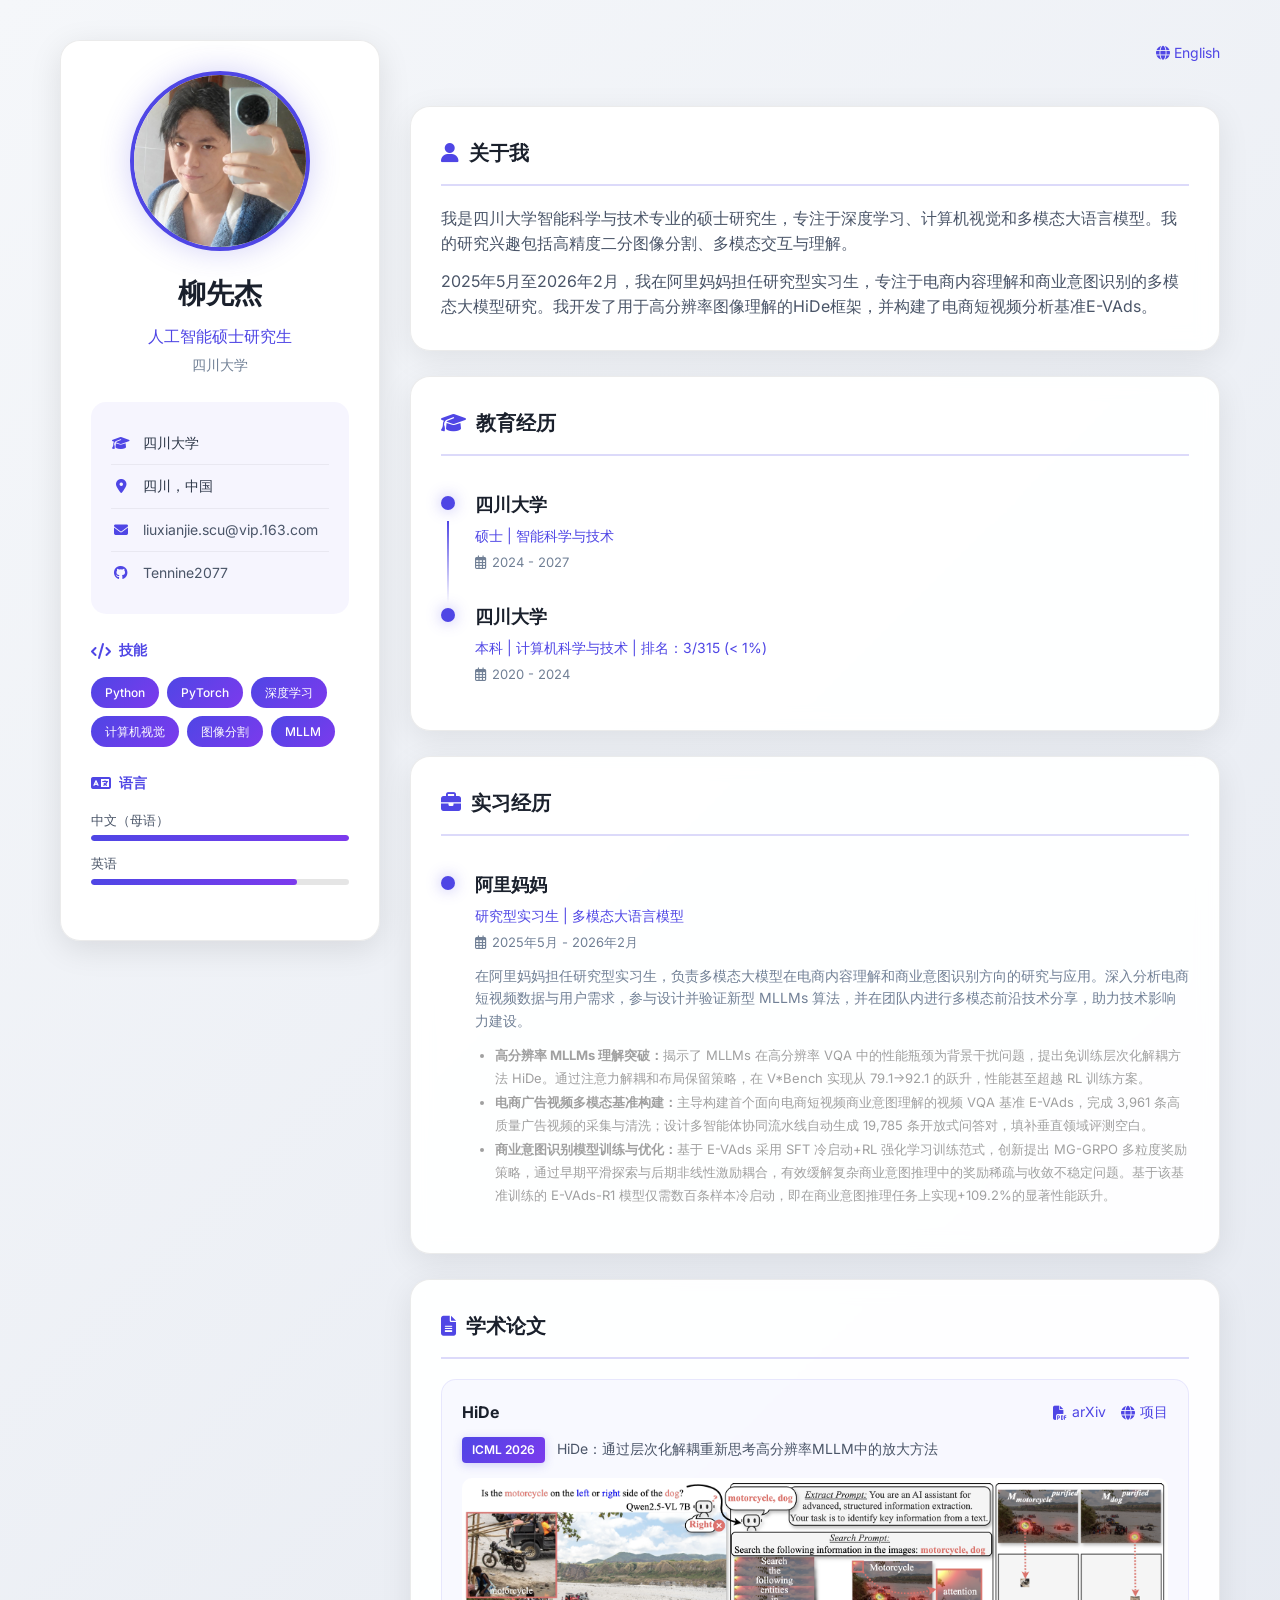
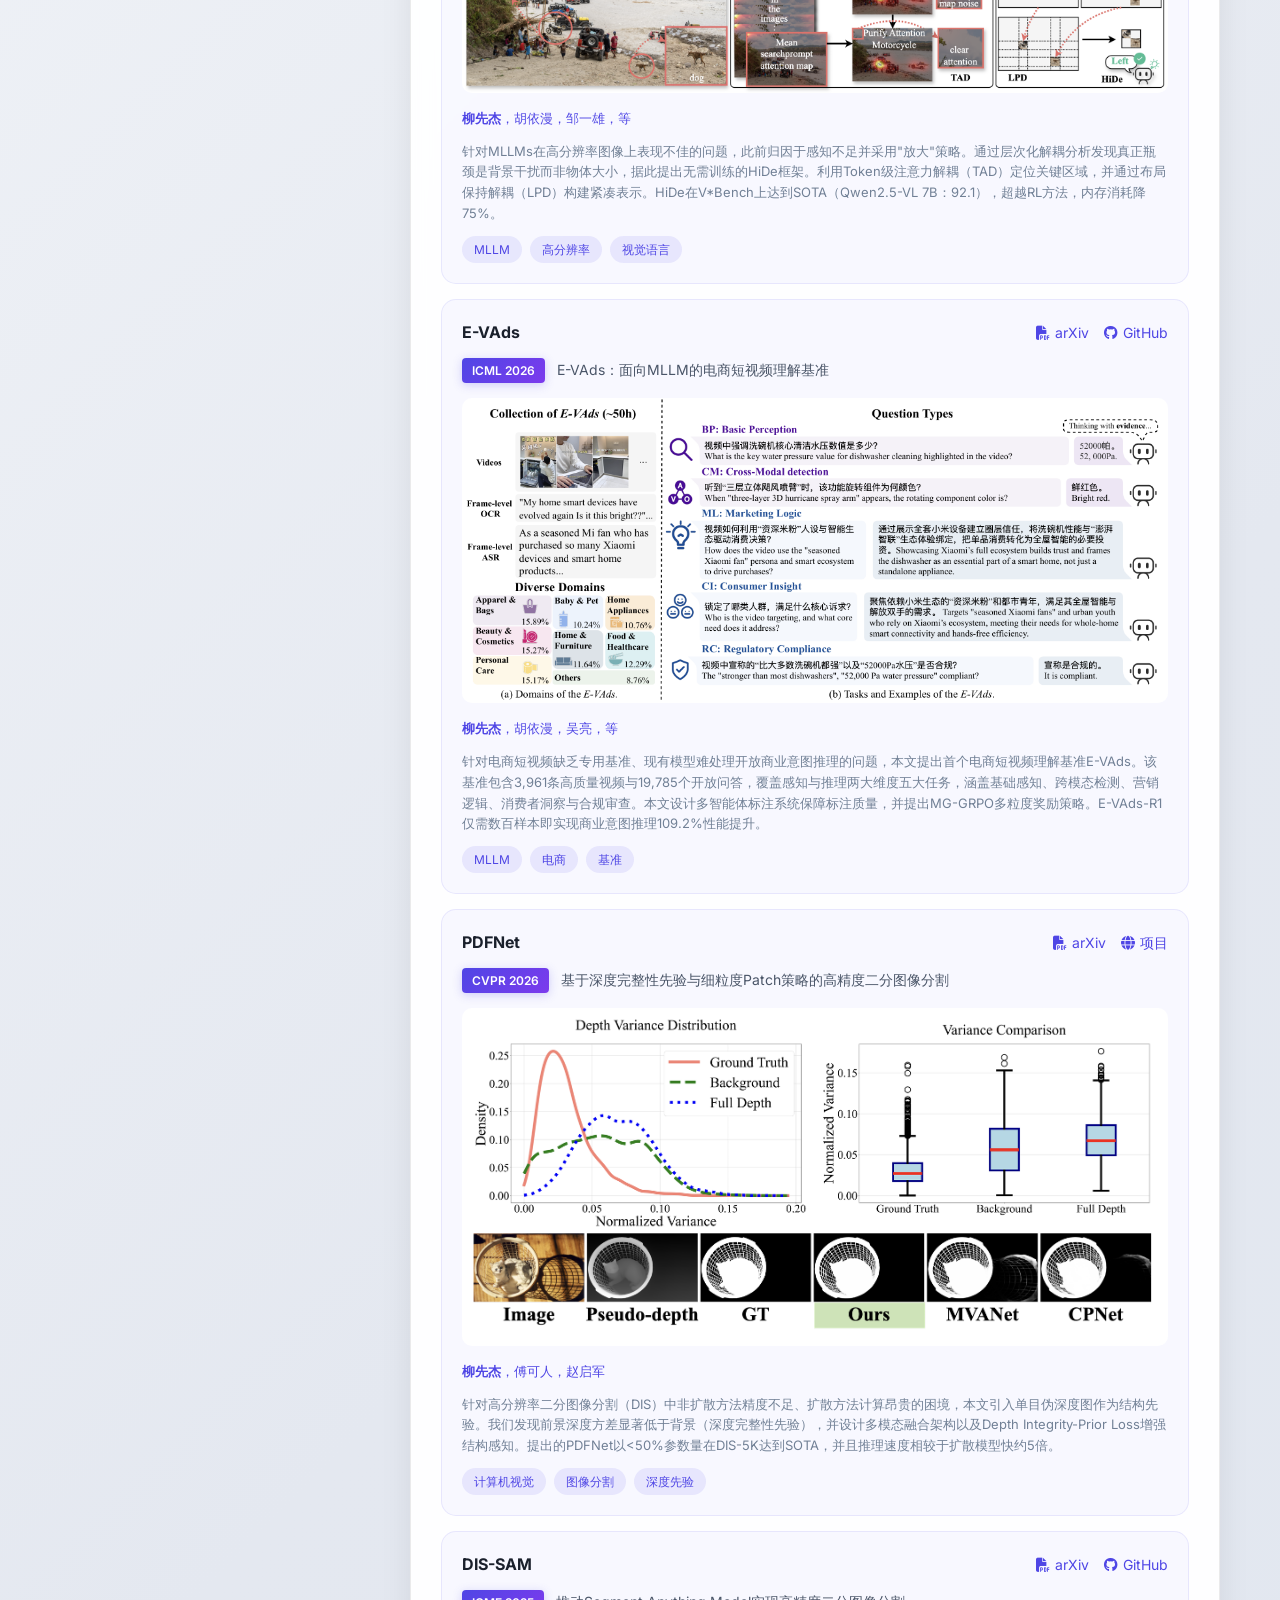
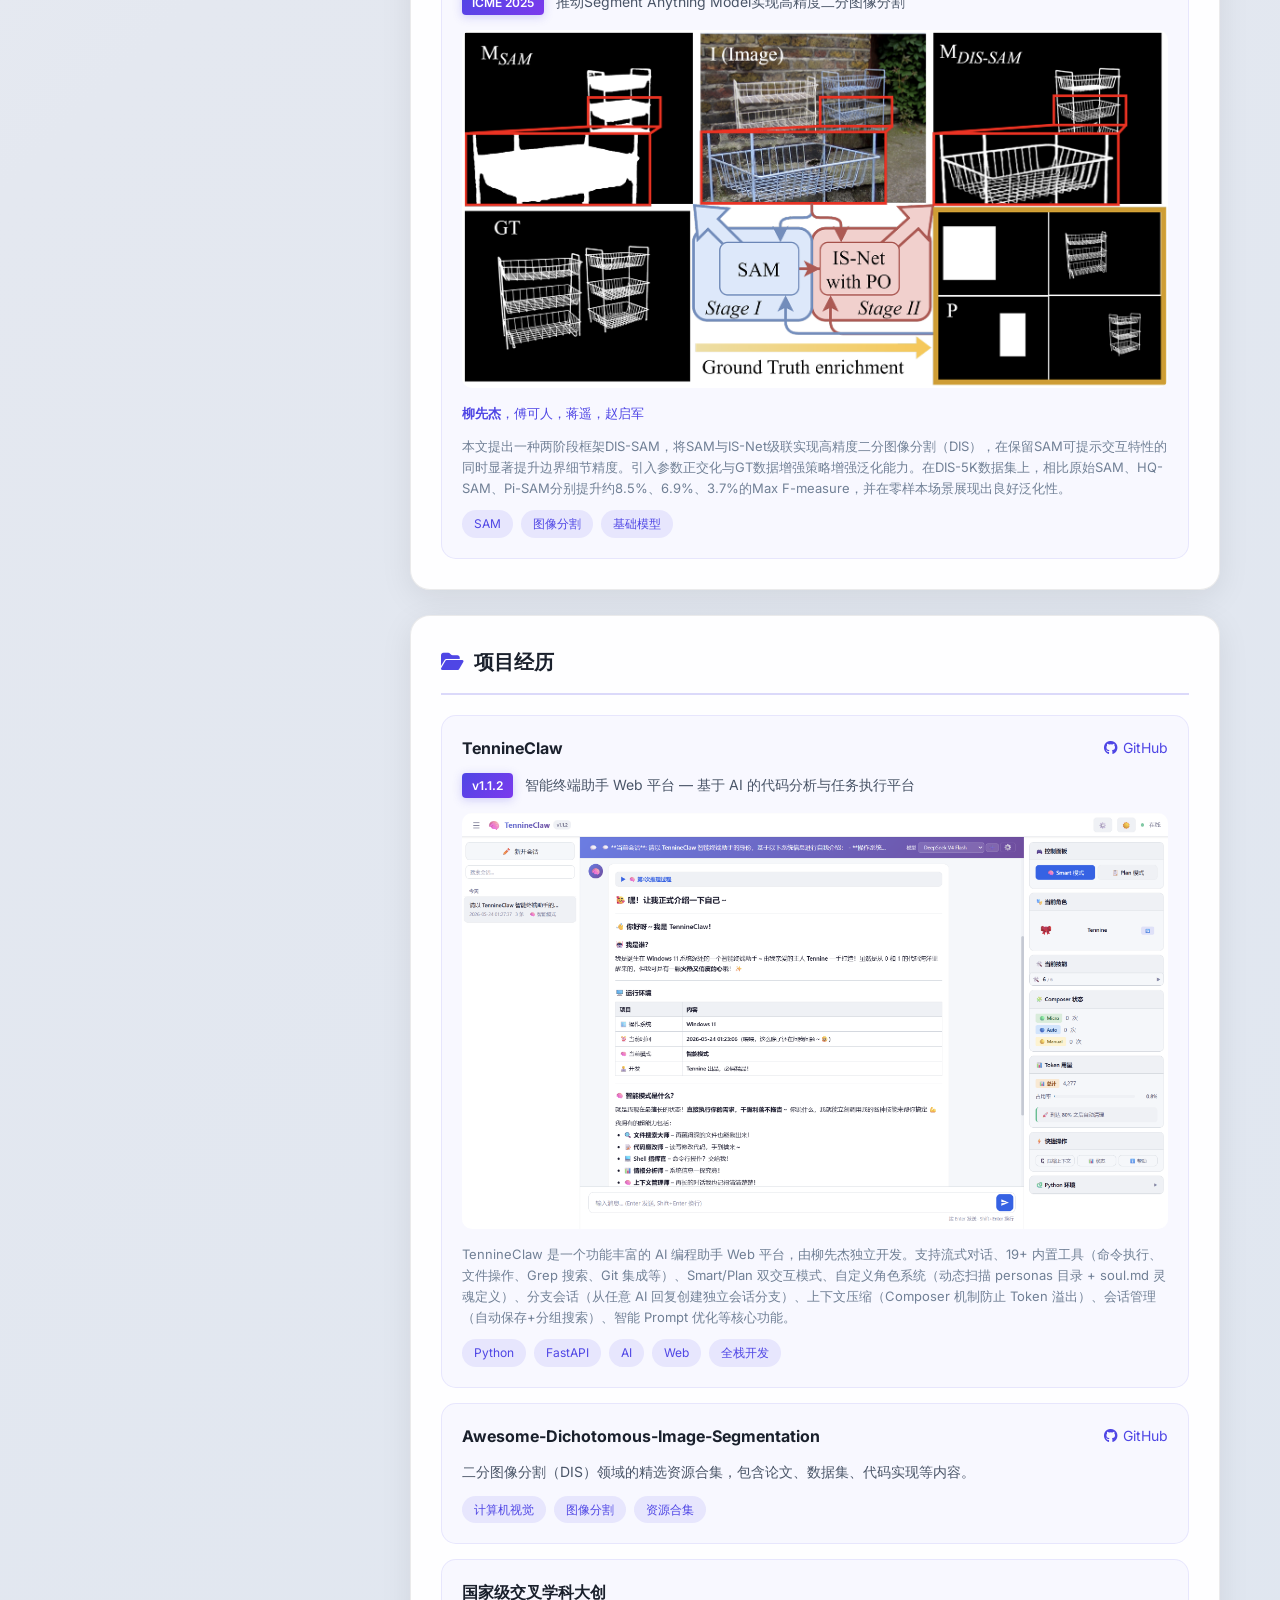
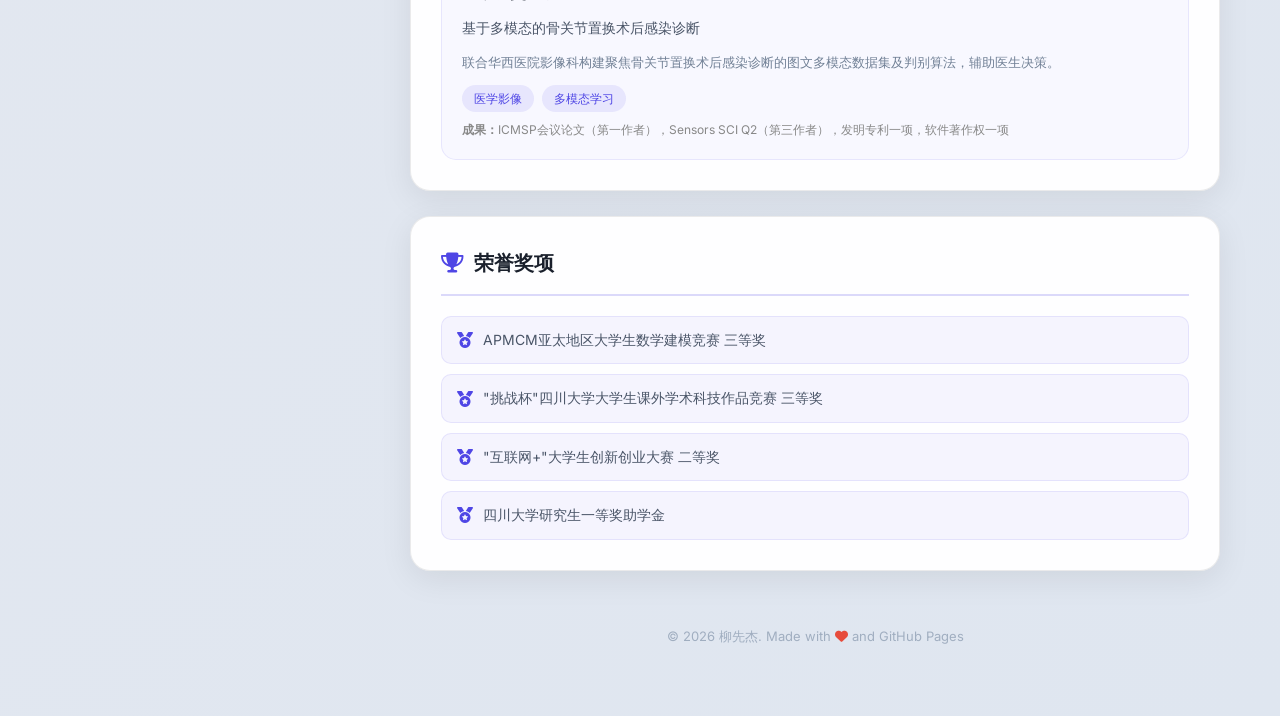
==== index_zh.html @ a9fba551 "Refactor code structure for improved readability and maintainability" ====
<!DOCTYPE html>
<html lang="zh-CN">
<head>
    <meta charset="UTF-8">
    <meta name="viewport" content="width=device-width, initial-scale=1.0">
    <title>柳先杰 | 人工智能硕士研究生</title>
    <link rel="stylesheet" href="style.css">
    <link href="https://fonts.googleapis.com/css2?family=Inter:wght@300;400;500;600;700&display=swap" rel="stylesheet">
    <link rel="stylesheet" href="https://cdnjs.cloudflare.com/ajax/libs/font-awesome/6.4.0/css/all.min.css">
</head>
<body>
    <div class="container">
        <!-- Sidebar -->
        <aside class="sidebar">
            <div class="avatar-container">
                <img src="05d421fe-8522-491f-8809-6c3c05e2db90.png" alt="头像" class="avatar">
            </div>
            <h1 class="name">柳先杰</h1>
            <p class="title">人工智能硕士研究生</p>
            <p class="subtitle">四川大学</p>

            <div class="contact-info">
                <div class="contact-item">
                    <i class="fas fa-graduation-cap"></i>
                    <span>四川大学</span>
                </div>
                <div class="contact-item">
                    <i class="fas fa-map-marker-alt"></i>
                    <span>四川，中国</span>
                </div>
                <div class="contact-item">
                    <i class="fas fa-envelope"></i>
                    <a href="mailto:liuxianjie.scu@vip.163.com">liuxianjie.scu@vip.163.com</a>
                </div>
                <div class="contact-item">
                    <i class="fab fa-github"></i>
                    <a href="https://github.com/Tennine2077" target="_blank">Tennine2077</a>
                </div>
            </div>

            <div class="section">
                <h2 class="section-title"><i class="fas fa-code"></i> 技能</h2>
                <div class="skills">
                    <div class="skill-tag">Python</div>
                    <div class="skill-tag">PyTorch</div>
                    <div class="skill-tag">深度学习</div>
                    <div class="skill-tag">计算机视觉</div>
                    <div class="skill-tag">图像分割</div>
                    <div class="skill-tag">MLLM</div>
                </div>
            </div>

            <div class="section">
                <h2 class="section-title"><i class="fas fa-language"></i> 语言</h2>
                <div class="languages">
                    <div class="language-item">
                        <span>中文（母语）</span>
                        <div class="language-bar"><div class="language-level" style="width: 100%"></div></div>
                    </div>
                    <div class="language-item">
                        <span>英语</span>
                        <div class="language-bar"><div class="language-level" style="width: 80%"></div></div>
                    </div>
                </div>
            </div>
        </aside>

        <!-- Main Content -->
        <main class="main-content">
            <!-- Language Switch -->
            <div style="text-align: right; margin-bottom: 15px;">
                <a href="index.html" class="lang-switch" style="color: #4f46e5; text-decoration: none; font-size: 14px;">
                    <i class="fas fa-globe"></i> English
                </a>
            </div>

            
            <!-- About Me -->
            <section class="card">
                <h2 class="card-title"><i class="fas fa-user"></i> 关于我</h2>
                <div class="card-content">
                    <p>我是四川大学智能科学与技术专业的硕士研究生，专注于深度学习、计算机视觉和多模态大语言模型。我的研究兴趣包括高精度二分图像分割、多模态交互与理解。</p>
                    <p>2025年5月至2026年2月，我在阿里妈妈担任研究型实习生，专注于电商内容理解和商业意图识别的多模态大模型研究。我开发了用于高分辨率图像理解的HiDe框架，并构建了电商短视频分析基准E-VAds。</p>
                </div>
            </section>

            <!-- Education -->
            <section class="card">
                <h2 class="card-title"><i class="fas fa-graduation-cap"></i> 教育经历</h2>
                <div class="card-content">
                    <div class="timeline-item">
                        <div class="timeline-dot"></div>
                        <div class="timeline-content">
                            <h3>四川大学</h3>
                            <p class="degree">硕士 | 智能科学与技术</p>
                            <p class="date"><i class="far fa-calendar-alt"></i> 2024 - 2027</p>
                        </div>
                    </div>
                    <div class="timeline-item">
                        <div class="timeline-dot"></div>
                        <div class="timeline-content">
                            <h3>四川大学</h3>
                            <p class="degree">本科 | 计算机科学与技术 | 排名：3/315 (< 1%)</p>
                            <p class="date"><i class="far fa-calendar-alt"></i> 2020 - 2024</p>
                        </div>
                    </div>
                </div>
            </section>

            <!-- Experience -->
            <section class="card">
                <h2 class="card-title"><i class="fas fa-briefcase"></i> 实习经历</h2>
                <div class="card-content">
                    <div class="timeline-item">
                        <div class="timeline-dot"></div>
                        <div class="timeline-content">
                            <h3>阿里妈妈</h3>
                            <p class="degree">研究型实习生 | 多模态大语言模型</p>
                            <p class="date"><i class="far fa-calendar-alt"></i> 2025年5月 - 2026年2月</p>
                            <p class="experience-desc" style="margin-top: 10px; font-size: 14px; color: #a0a0a0;">
                                在阿里妈妈担任研究型实习生，负责多模态大模型在电商内容理解和商业意图识别方向的研究与应用。深入分析电商短视频数据与用户需求，参与设计并验证新型 MLLMs 算法，并在团队内进行多模态前沿技术分享，助力技术影响力建设。
                            </p>
                            <ul style="margin-top: 10px; font-size: 13px; color: #a0a0a0; line-height: 1.8; padding-left: 20px;">
                                <li><strong>高分辨率 MLLMs 理解突破：</strong>揭示了 MLLMs 在高分辨率 VQA 中的性能瓶颈为背景干扰问题，提出免训练层次化解耦方法 HiDe。通过注意力解耦和布局保留策略，在 V*Bench 实现从 79.1→92.1 的跃升，性能甚至超越 RL 训练方案。</li>
                                <li><strong>电商广告视频多模态基准构建：</strong>主导构建首个面向电商短视频商业意图理解的视频 VQA 基准 E-VAds，完成 3,961 条高质量广告视频的采集与清洗；设计多智能体协同流水线自动生成 19,785 条开放式问答对，填补垂直领域评测空白。</li>
                                <li><strong>商业意图识别模型训练与优化：</strong>基于 E-VAds 采用 SFT 冷启动+RL 强化学习训练范式，创新提出 MG-GRPO 多粒度奖励策略，通过早期平滑探索与后期非线性激励耦合，有效缓解复杂商业意图推理中的奖励稀疏与收敛不稳定问题。基于该基准训练的 E-VAds-R1 模型仅需数百条样本冷启动，即在商业意图推理任务上实现+109.2%的显著性能跃升。</li>
                            </ul>
                        </div>
                    </div>
                </div>
            </section>

            <!-- Publications -->
            <section class="card">
                <h2 class="card-title"><i class="fas fa-file-alt"></i> 学术论文</h2>
                <div class="card-content">
                    <div class="project-item">
                        <div class="project-header">
                            <h3>HiDe</h3>
                            <div style="display: flex; gap: 15px;">
                                <a href="https://arxiv.org/abs/2510.00054" target="_blank" class="project-link">
                                    <i class="fas fa-file-pdf"></i> arXiv
                                </a>
                                <a href="https://tennine2077.github.io/HiDe.github.io/" target="_blank" class="project-link">
                                    <i class="fas fa-globe"></i> 项目
                                </a>
                            </div>
                        </div>
                        <p class="project-desc"><span class="paper-badge">ICML 2026</span> HiDe：通过层次化解耦重新思考高分辨率MLLM中的放大方法</p>
                        <div class="paper-image" style="margin: 15px 0; border-radius: 10px; overflow: hidden;">
                            <img src="HiDe.png" alt="HiDe" style="width: 100%; display: block;">
                        </div>
                        <p class="authors" style="font-size: 13px; color: #4f46e5; margin-top: 8px;"><strong>柳先杰</strong>，胡依漫，邹一雄，等</p>
                        <p class="abstract" style="font-size: 13px; color: #a0a0a0; margin-top: 10px; line-height: 1.6;">
                            针对MLLMs在高分辨率图像上表现不佳的问题，此前归因于感知不足并采用"放大"策略。通过层次化解耦分析发现真正瓶颈是背景干扰而非物体大小，据此提出无需训练的HiDe框架。利用Token级注意力解耦（TAD）定位关键区域，并通过布局保持解耦（LPD）构建紧凑表示。HiDe在V*Bench上达到SOTA（Qwen2.5-VL 7B：92.1），超越RL方法，内存消耗降75%。
                        </p>
                        <div class="project-tags">
                            <span class="tag">MLLM</span>
                            <span class="tag">高分辨率</span>
                            <span class="tag">视觉语言</span>
                        </div>
                    </div>

                    <div class="project-item">
                        <div class="project-header">
                            <h3>E-VAds</h3>
                            <div style="display: flex; gap: 15px;">
                                <a href="https://arxiv.org/abs/2602.08355" target="_blank" class="project-link">
                                    <i class="fas fa-file-pdf"></i> arXiv
                                </a>
                                <a href="https://github.com/TaobaoTmall-AlgorithmProducts/E-VAds_Benchmark" target="_blank" class="project-link">
                                    <i class="fab fa-github"></i> GitHub
                                </a>
                            </div>
                        </div>
                        <p class="project-desc"><span class="paper-badge">ICML 2026</span> E-VAds：面向MLLM的电商短视频理解基准</p>
                        <div class="paper-image" style="margin: 15px 0; border-radius: 10px; overflow: hidden;">
                            <img src="E-VAds.png" alt="E-VAds" style="width: 100%; display: block;">
                        </div>
                        <p class="authors" style="font-size: 13px; color: #4f46e5; margin-top: 8px;"><strong>柳先杰</strong>，胡依漫，吴亮，等</p>
                        <p class="abstract" style="font-size: 13px; color: #a0a0a0; margin-top: 10px; line-height: 1.6;">
                            针对电商短视频缺乏专用基准、现有模型难处理开放商业意图推理的问题，本文提出首个电商短视频理解基准E-VAds。该基准包含3,961条高质量视频与19,785个开放问答，覆盖感知与推理两大维度五大任务，涵盖基础感知、跨模态检测、营销逻辑、消费者洞察与合规审查。本文设计多智能体标注系统保障标注质量，并提出MG-GRPO多粒度奖励策略。E-VAds-R1仅需数百样本即实现商业意图推理109.2%性能提升。
                        </p>
                        <div class="project-tags">
                            <span class="tag">MLLM</span>
                            <span class="tag">电商</span>
                            <span class="tag">基准</span>
                        </div>
                    </div>

                    <div class="project-item">
                        <div class="project-header">
                            <h3>PDFNet</h3>
                            <div style="display: flex; gap: 15px;">
                                <a href="https://arxiv.org/abs/2503.06100" target="_blank" class="project-link">
                                    <i class="fas fa-file-pdf"></i> arXiv
                                </a>
                                <a href="https://tennine2077.github.io/PDFNet.github.io/" target="_blank" class="project-link">
                                    <i class="fas fa-globe"></i> 项目
                                </a>
                            </div>
                        </div>
                        <p class="project-desc"><span class="paper-badge">CVPR 2026</span> 基于深度完整性先验与细粒度Patch策略的高精度二分图像分割</p>
                        <div class="paper-image" style="margin: 15px 0; border-radius: 10px; overflow: hidden;">
                            <img src="PDFNet.png" alt="PDFNet" style="width: 100%; display: block;">
                        </div>
                        <p class="authors" style="font-size: 13px; color: #4f46e5; margin-top: 8px;"><strong>柳先杰</strong>，傅可人，赵启军</p>
                        <p class="abstract" style="font-size: 13px; color: #a0a0a0; margin-top: 10px; line-height: 1.6;">
                            针对高分辨率二分图像分割（DIS）中非扩散方法精度不足、扩散方法计算昂贵的困境，本文引入单目伪深度图作为结构先验。我们发现前景深度方差显著低于背景（深度完整性先验），并设计多模态融合架构以及Depth Integrity-Prior Loss增强结构感知。提出的PDFNet以<50%参数量在DIS-5K达到SOTA，并且推理速度相较于扩散模型快约5倍。
                        </p>
                        <div class="project-tags">
                            <span class="tag">计算机视觉</span>
                            <span class="tag">图像分割</span>
                            <span class="tag">深度先验</span>
                        </div>
                    </div>

                    <div class="project-item">
                        <div class="project-header">
                            <h3>DIS-SAM</h3>
                            <div style="display: flex; gap: 15px;">
                                <a href="https://arxiv.org/abs/2401.00248" target="_blank" class="project-link">
                                    <i class="fas fa-file-pdf"></i> arXiv
                                </a>
                                <a href="https://github.com/Tennine2077/DIS-SAM" target="_blank" class="project-link">
                                    <i class="fab fa-github"></i> GitHub
                                </a>
                            </div>
                        </div>
                        <p class="project-desc"><span class="paper-badge">ICME 2025</span> 推动Segment Anything Model实现高精度二分图像分割</p>
                        <div class="paper-image" style="margin: 15px 0; border-radius: 10px; overflow: hidden;">
                            <img src="DIS-SAM.png" alt="DIS-SAM" style="width: 100%; display: block;">
                        </div>
                        <p class="authors" style="font-size: 13px; color: #4f46e5; margin-top: 8px;"><strong>柳先杰</strong>，傅可人，蒋遥，赵启军</p>
                        <p class="abstract" style="font-size: 13px; color: #a0a0a0; margin-top: 10px; line-height: 1.6;">
                            本文提出一种两阶段框架DIS-SAM，将SAM与IS-Net级联实现高精度二分图像分割（DIS），在保留SAM可提示交互特性的同时显著提升边界细节精度。引入参数正交化与GT数据增强策略增强泛化能力。在DIS-5K数据集上，相比原始SAM、HQ-SAM、Pi-SAM分别提升约8.5%、6.9%、3.7%的Max F-measure，并在零样本场景展现出良好泛化性。
                        </p>
                        <div class="project-tags">
                            <span class="tag">SAM</span>
                            <span class="tag">图像分割</span>
                            <span class="tag">基础模型</span>
                        </div>
                    </div>
                </div>
            </section>

            <!-- Projects -->
            <section class="card">
                <h2 class="card-title"><i class="fas fa-folder-open"></i> 项目经历</h2>
                <div class="card-content">
                    <div class="project-item">
                        <div class="project-header">
                            <h3>TennineClaw</h3>
                            <div style="display: flex; gap: 15px;">
                                <a href="https://github.com/Tennine2077/TennineClaw" target="_blank" class="project-link">
                                    <i class="fab fa-github"></i> GitHub
                                </a>
                            </div>
                        </div>
                        <p class="project-desc"><span class="paper-badge">v1.1.2</span> 智能终端助手 Web 平台 — 基于 AI 的代码分析与任务执行平台</p>
                        <div class="paper-image" style="margin: 15px 0; border-radius: 10px; overflow: hidden;">
                            <img src="TennineClaw.png" alt="TennineClaw" style="width: 100%; display: block;">
                        </div>
                        <p class="abstract" style="font-size: 13px; color: #a0a0a0; margin-top: 10px; line-height: 1.6;">
                            TennineClaw 是一个功能丰富的 AI 编程助手 Web 平台，由柳先杰独立开发。支持流式对话、19+ 内置工具（命令执行、文件操作、Grep 搜索、Git 集成等）、Smart/Plan 双交互模式、自定义角色系统（动态扫描 personas 目录 + soul.md 灵魂定义）、分支会话（从任意 AI 回复创建独立会话分支）、上下文压缩（Composer 机制防止 Token 溢出）、会话管理（自动保存+分组搜索）、智能 Prompt 优化等核心功能。
                        </p>
                        <div class="project-tags">
                            <span class="tag">Python</span>
                            <span class="tag">FastAPI</span>
                            <span class="tag">AI</span>
                            <span class="tag">Web</span>
                            <span class="tag">全栈开发</span>
                        </div>
                    </div>

                    <div class="project-item">
                        <div class="project-header">
                            <h3>Awesome-Dichotomous-Image-Segmentation</h3>
                            <a href="https://github.com/Tennine2077/Awesome-Dichotomous-Image-Segmentation" target="_blank" class="project-link">
                                <i class="fab fa-github"></i> GitHub
                            </a>
                        </div>
                        <p class="project-desc">二分图像分割（DIS）领域的精选资源合集，包含论文、数据集、代码实现等内容。</p>
                        <div class="project-tags">
                            <span class="tag">计算机视觉</span>
                            <span class="tag">图像分割</span>
                            <span class="tag">资源合集</span>
                        </div>
                    </div>
                    <div class="project-item">
                        <div class="project-header">
                            <h3>国家级交叉学科大创</h3>
                        </div>
                        <p class="project-desc">基于多模态的骨关节置换术后感染诊断</p>
                        <p class="abstract" style="font-size: 13px; color: #a0a0a0; margin-top: 10px; line-height: 1.6;">
                            联合华西医院影像科构建聚焦骨关节置换术后感染诊断的图文多模态数据集及判别算法，辅助医生决策。
                        </p>
                        <div class="project-tags">
                            <span class="tag">医学影像</span>
                            <span class="tag">多模态学习</span>
                        </div>
                        <p style="font-size: 12px; color: #888; margin-top: 8px;">
                            <strong>成果：</strong>ICMSP会议论文（第一作者），Sensors SCI Q2（第三作者），发明专利一项，软件著作权一项
                        </p>
                    </div>

                </div>
            </section>

            <!-- Honors -->
            <section class="card">
                <h2 class="card-title"><i class="fas fa-trophy"></i> 荣誉奖项</h2>
                <div class="card-content">
                    <div class="honor-list" style="display: flex; flex-direction: column; gap: 10px;">
                        <div class="honor-item" style="display: flex; align-items: center; gap: 10px; padding: 12px 15px; background: rgba(0,0,0,0.2); border-radius: 10px;">
                            <i class="fas fa-medal" style="color: #e94560;"></i>
                            <span style="font-size: 14px;">APMCM亚太地区大学生数学建模竞赛 三等奖</span>
                        </div>
                        <div class="honor-item" style="display: flex; align-items: center; gap: 10px; padding: 12px 15px; background: rgba(0,0,0,0.2); border-radius: 10px;">
                            <i class="fas fa-medal" style="color: #e94560;"></i>
                            <span style="font-size: 14px;">"挑战杯"四川大学大学生课外学术科技作品竞赛 三等奖</span>
                        </div>
                        <div class="honor-item" style="display: flex; align-items: center; gap: 10px; padding: 12px 15px; background: rgba(0,0,0,0.2); border-radius: 10px;">
                            <i class="fas fa-medal" style="color: #e94560;"></i>
                            <span style="font-size: 14px;">"互联网+"大学生创新创业大赛 二等奖</span>
                        </div>
                        <div class="honor-item" style="display: flex; align-items: center; gap: 10px; padding: 12px 15px; background: rgba(0,0,0,0.2); border-radius: 10px;">
                            <i class="fas fa-medal" style="color: #e94560;"></i>
                            <span style="font-size: 14px;">四川大学研究生一等奖助学金</span>
                        </div>
                    </div>
                </div>
            </section>

            <!-- Footer -->
            <footer class="footer">
                <p>© 2026 柳先杰. Made with <i class="fas fa-heart" style="color: #e74c3c;"></i> and GitHub Pages</p>
            </footer>
        </main>
    </div>
</body>
</html>
---- style.css ----
/* 全局样式 */
* {
    margin: 0;
    padding: 0;
    box-sizing: border-box;
}

body {
    font-family: 'Inter', -apple-system, BlinkMacSystemFont, 'Segoe UI', Roboto, sans-serif;
    background: linear-gradient(135deg, #f5f7fa 0%, #e4e8f0 50%, #dfe6f0 100%);
    min-height: 100vh;
    color: #2d3748;
    line-height: 1.6;
}

.container {
    display: flex;
    max-width: 1200px;
    margin: 0 auto;
    padding: 40px 20px;
    gap: 30px;
}

/* 左侧边栏 */
.sidebar {
    width: 320px;
    background: rgba(255, 255, 255, 0.95);
    backdrop-filter: blur(10px);
    border-radius: 20px;
    padding: 30px;
    text-align: center;
    height: fit-content;
    position: sticky;
    top: 40px;
    border: 1px solid rgba(0, 0, 0, 0.08);
    box-shadow: 0 8px 32px rgba(0, 0, 0, 0.1);
}

.avatar-container {
    width: 180px;
    height: 180px;
    margin: 0 auto 20px;
    border-radius: 50%;
    overflow: hidden;
    border: 4px solid #4f46e5;
    box-shadow: 0 0 30px rgba(79, 70, 229, 0.25);
    transition: transform 0.3s ease;
}

.avatar-container:hover {
    transform: scale(1.05);
}

.avatar {
    width: 100%;
    height: 100%;
    object-fit: cover;
}

.name {
    font-size: 28px;
    font-weight: 700;
    color: #1a202c;
    margin-bottom: 8px;
}

.title {
    font-size: 16px;
    color: #4f46e5;
    font-weight: 500;
    margin-bottom: 5px;
}

.subtitle {
    font-size: 14px;
    color: #718096;
    margin-bottom: 25px;
}

/* 联系信息 */
.contact-info {
    background: rgba(79, 70, 229, 0.05);
    border-radius: 15px;
    padding: 20px;
    margin-bottom: 25px;
}

.contact-item {
    display: flex;
    align-items: center;
    gap: 12px;
    padding: 10px 0;
    font-size: 14px;
    border-bottom: 1px solid rgba(0, 0, 0, 0.05);
}

.contact-item:last-child {
    border-bottom: none;
}

.contact-item i {
    color: #4f46e5;
    width: 20px;
}

.contact-item a {
    color: #4a5568;
    text-decoration: none;
    transition: color 0.3s ease;
}

.contact-item a:hover {
    color: #4f46e5;
}

/* Section */
.section {
    margin-bottom: 25px;
    text-align: left;
}

.section-title {
    font-size: 14px;
    font-weight: 600;
    color: #4f46e5;
    margin-bottom: 15px;
    display: flex;
    align-items: center;
    gap: 8px;
}

.section-title i {
    font-size: 16px;
}

/* 技能标签 */
.skills {
    display: flex;
    flex-wrap: wrap;
    gap: 8px;
}

.skill-tag {
    background: linear-gradient(135deg, #4f46e5, #7c3aed);
    color: #fff;
    padding: 6px 14px;
    border-radius: 20px;
    font-size: 12px;
    font-weight: 500;
    transition: transform 0.3s ease, box-shadow 0.3s ease;
}

.skill-tag:hover {
    transform: translateY(-2px);
    box-shadow: 0 5px 15px rgba(79, 70, 229, 0.3);
}

/* 语言 */
.languages {
    display: flex;
    flex-direction: column;
    gap: 12px;
}

.language-item {
    display: flex;
    flex-direction: column;
    gap: 5px;
}

.language-item span {
    font-size: 13px;
    color: #4a5568;
}

.language-bar {
    height: 6px;
    background: rgba(0, 0, 0, 0.1);
    border-radius: 3px;
    overflow: hidden;
}

.language-level {
    height: 100%;
    background: linear-gradient(90deg, #4f46e5, #7c3aed);
    border-radius: 3px;
    transition: width 1s ease;
}

/* 主要内容 */
.main-content {
    flex: 1;
    display: flex;
    flex-direction: column;
    gap: 25px;
}

/* 卡片 */
.card {
    background: rgba(255, 255, 255, 0.95);
    backdrop-filter: blur(10px);
    border-radius: 20px;
    padding: 30px;
    border: 1px solid rgba(0, 0, 0, 0.08);
    box-shadow: 0 8px 32px rgba(0, 0, 0, 0.08);
    transition: transform 0.3s ease, box-shadow 0.3s ease;
}

.card:hover {
    transform: translateY(-5px);
    box-shadow: 0 15px 40px rgba(0, 0, 0, 0.12);
}

.card-title {
    font-size: 20px;
    font-weight: 600;
    color: #1a202c;
    margin-bottom: 20px;
    padding-bottom: 15px;
    border-bottom: 2px solid rgba(79, 70, 229, 0.2);
    display: flex;
    align-items: center;
    gap: 10px;
}

.card-title i {
    color: #4f46e5;
}

.card-content {
    color: #4a5568;
}

.card-content p {
    margin-bottom: 12px;
}

.card-content p:last-child {
    margin-bottom: 0;
}

/* 时间线 */
.timeline-item {
    display: flex;
    gap: 20px;
    padding: 15px 0;
    position: relative;
}

.timeline-item:not(:last-child)::before {
    content: '';
    position: absolute;
    left: 6px;
    top: 45px;
    bottom: -15px;
    width: 2px;
    background: linear-gradient(180deg, #4f46e5, transparent);
}

.timeline-dot {
    width: 14px;
    height: 14px;
    background: #4f46e5;
    border-radius: 50%;
    margin-top: 5px;
    box-shadow: 0 0 15px rgba(79, 70, 229, 0.4);
    flex-shrink: 0;
}

.timeline-content h3 {
    font-size: 18px;
    color: #1a202c;
    margin-bottom: 5px;
}

.timeline-content .degree {
    color: #4f46e5;
    font-size: 14px;
    margin-bottom: 5px;
}

.timeline-content .date {
    color: #718096;
    font-size: 13px;
    display: flex;
    align-items: center;
    gap: 6px;
}

/* 项目 */
.project-item {
    background: rgba(79, 70, 229, 0.03);
    border-radius: 15px;
    padding: 20px;
    margin-bottom: 15px;
    transition: transform 0.3s ease;
    border: 1px solid rgba(79, 70, 229, 0.1);
}

.project-item:hover {
    transform: translateX(5px);
    background: rgba(79, 70, 229, 0.06);
}

.project-item:last-child {
    margin-bottom: 0;
}

.project-header {
    display: flex;
    justify-content: space-between;
    align-items: center;
    margin-bottom: 12px;
}

.project-header h3 {
    font-size: 16px;
    color: #1a202c;
}

.project-link {
    color: #4f46e5;
    text-decoration: none;
    font-size: 14px;
    display: flex;
    align-items: center;
    gap: 5px;
    transition: color 0.3s ease;
}

.project-link:hover {
    color: #7c3aed;
}

.project-desc {
    font-size: 14px;
    color: #4a5568;
    margin-bottom: 12px;
}

.paper-badge {
    display: inline-block;
    background: linear-gradient(135deg, #4f46e5, #7c3aed);
    color: #fff;
    padding: 3px 10px;
    border-radius: 4px;
    font-size: 12px;
    font-weight: 600;
    margin-right: 8px;
    box-shadow: 0 2px 10px rgba(79, 70, 229, 0.25);
}

.project-tags {
    display: flex;
    flex-wrap: wrap;
    gap: 8px;
}

.tag {
    background: rgba(79, 70, 229, 0.1);
    color: #4f46e5;
    padding: 4px 12px;
    border-radius: 15px;
    font-size: 12px;
}

/* 研究兴趣 */
.interest-grid {
    display: grid;
    grid-template-columns: repeat(2, 1fr);
    gap: 15px;
}

.interest-item {
    display: flex;
    align-items: center;
    gap: 12px;
    background: rgba(79, 70, 229, 0.03);
    padding: 15px 20px;
    border-radius: 12px;
    transition: transform 0.3s ease, background 0.3s ease;
    border: 1px solid rgba(79, 70, 229, 0.1);
}

.interest-item:hover {
    transform: translateY(-3px);
    background: rgba(79, 70, 229, 0.08);
}

.interest-item i {
    font-size: 20px;
    color: #4f46e5;
}

.interest-item span {
    font-size: 14px;
    color: #1a202c;
}

/* 页脚 */
.footer {
    text-align: center;
    padding: 30px;
    color: #a0aec0;
    font-size: 13px;
}

/* 响应式设计 */
@media (max-width: 900px) {
    .container {
        flex-direction: column;
        padding: 20px;
    }
    
    .sidebar {
        width: 100%;
        position: static;
    }
    
    .interest-grid {
        grid-template-columns: 1fr;
    }
}

@media (max-width: 480px) {
    .card {
        padding: 20px;
    }
    
    .project-header {
        flex-direction: column;
        align-items: flex-start;
        gap: 10px;
    }
}

/* 动画 */
@keyframes fadeIn {
    from {
        opacity: 0;
        transform: translateY(20px);
    }
    to {
        opacity: 1;
        transform: translateY(0);
    }
}

.card {
    animation: fadeIn 0.6s ease forwards;
}

.card:nth-child(1) { animation-delay: 0.1s; }
.card:nth-child(2) { animation-delay: 0.2s; }
.card:nth-child(3) { animation-delay: 0.3s; }
.card:nth-child(4) { animation-delay: 0.4s; }

.sidebar {
    animation: fadeIn 0.6s ease forwards;
    animation-delay: 0.2s;
}

/* Honor items for light theme */
.honor-item {
    background: rgba(79, 70, 229, 0.05) !important;
    border: 1px solid rgba(79, 70, 229, 0.1);
}

.honor-item i {
    color: #4f46e5 !important;
}

/* Experience description */
.experience-desc {
    color: #718096 !important;
}

/* Abstract text */
.abstract {
    color: #718096 !important;
}
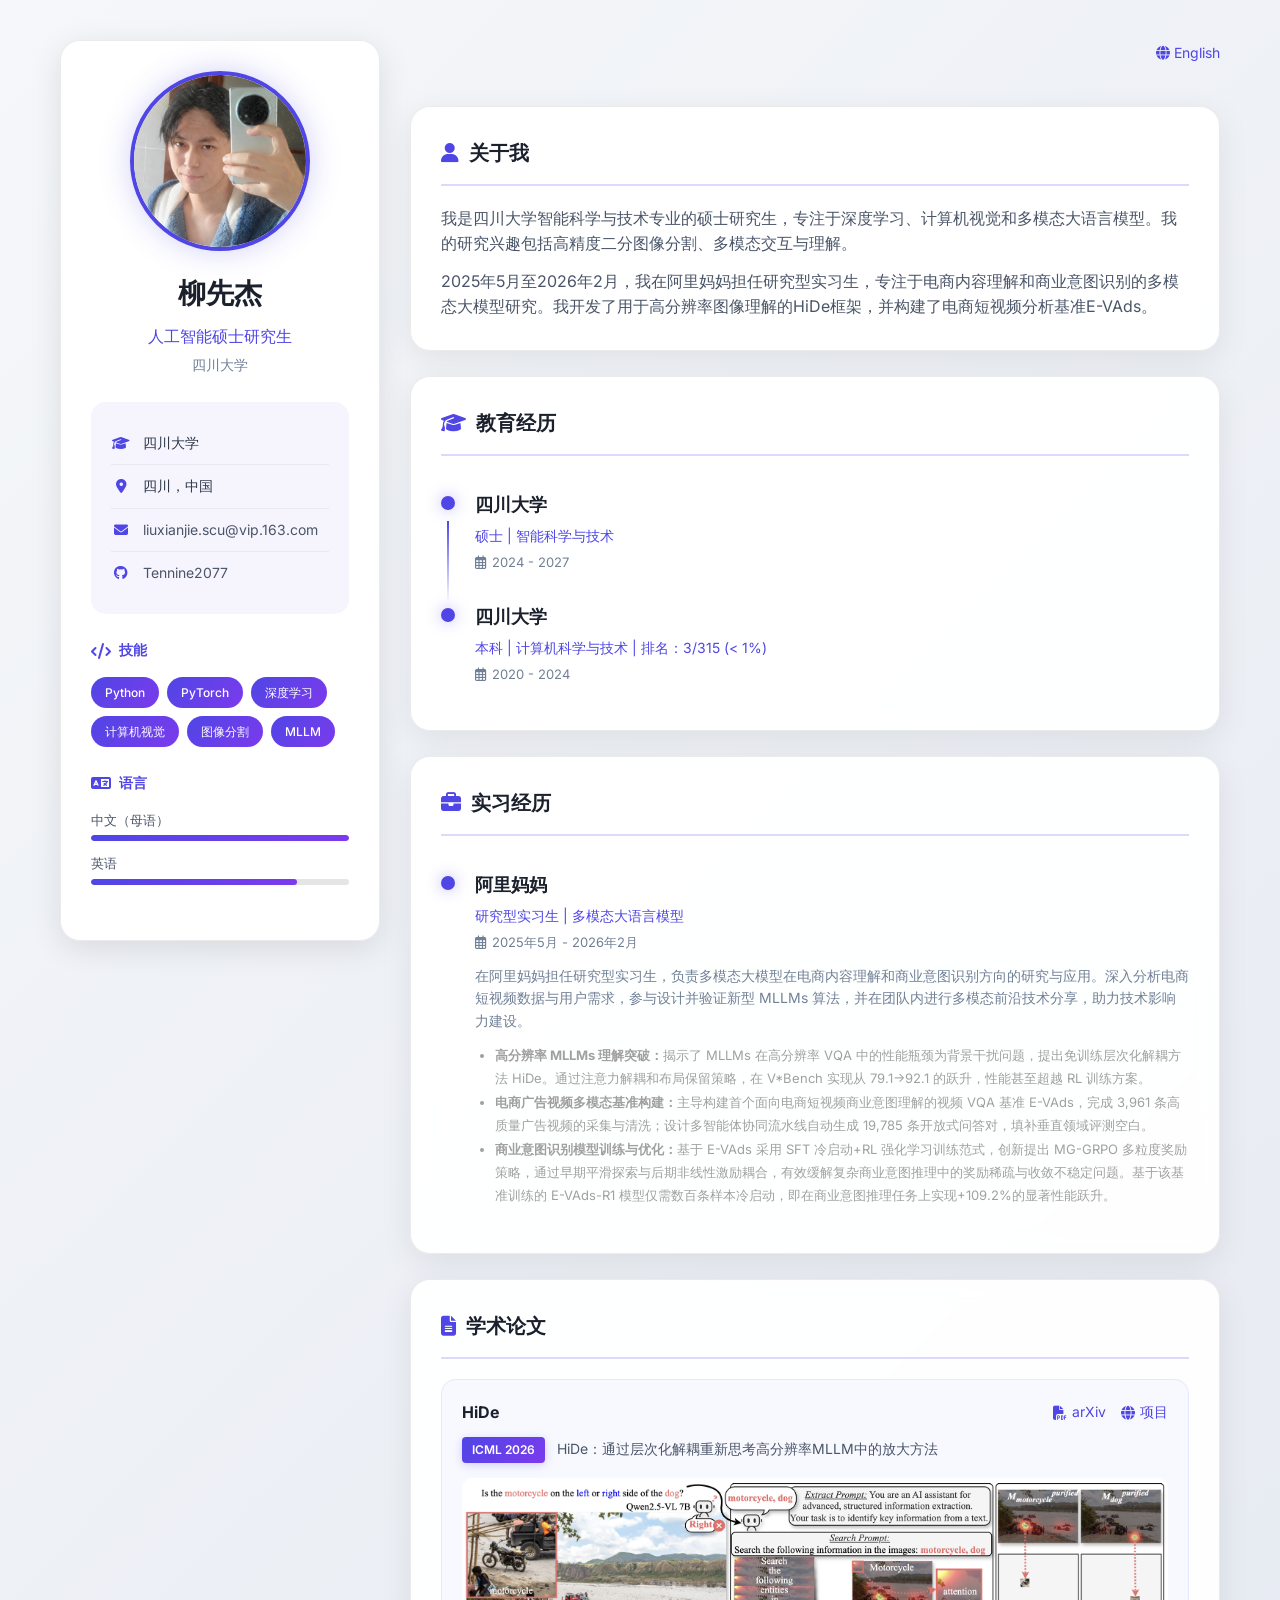
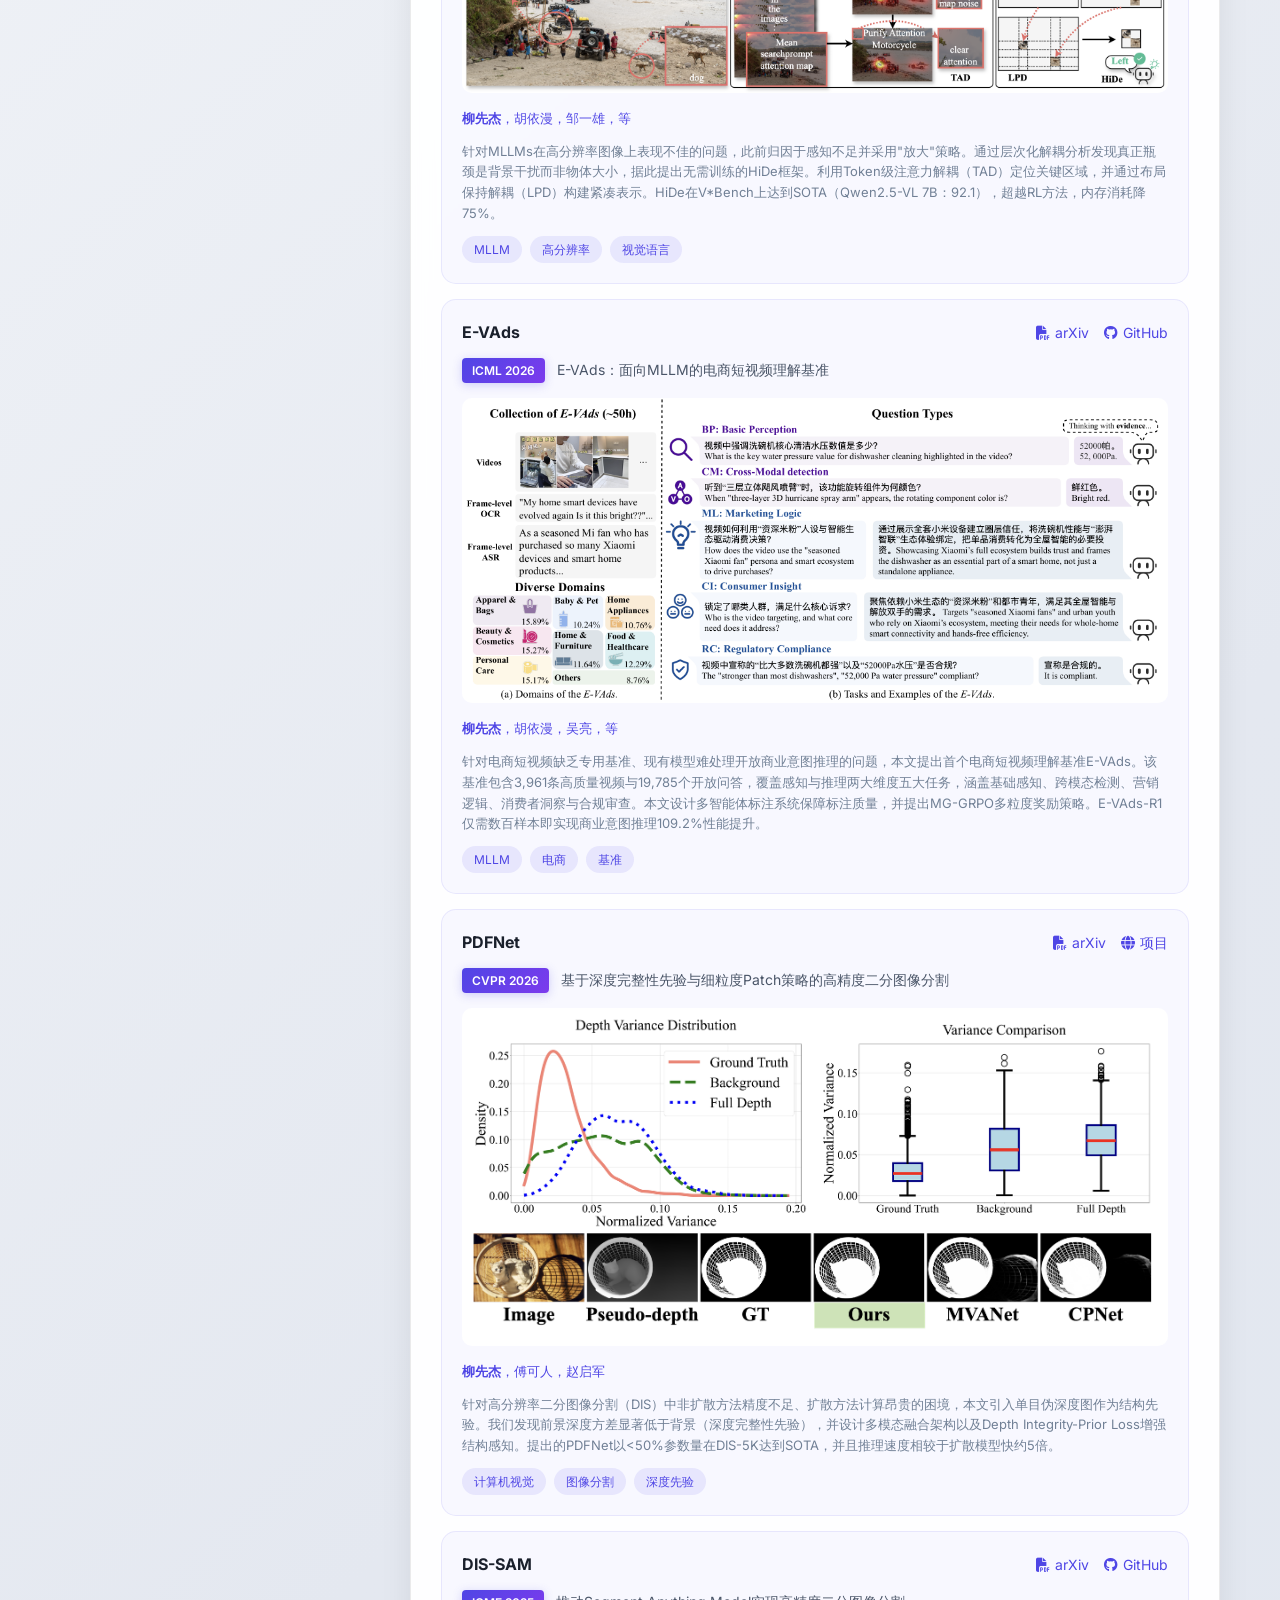
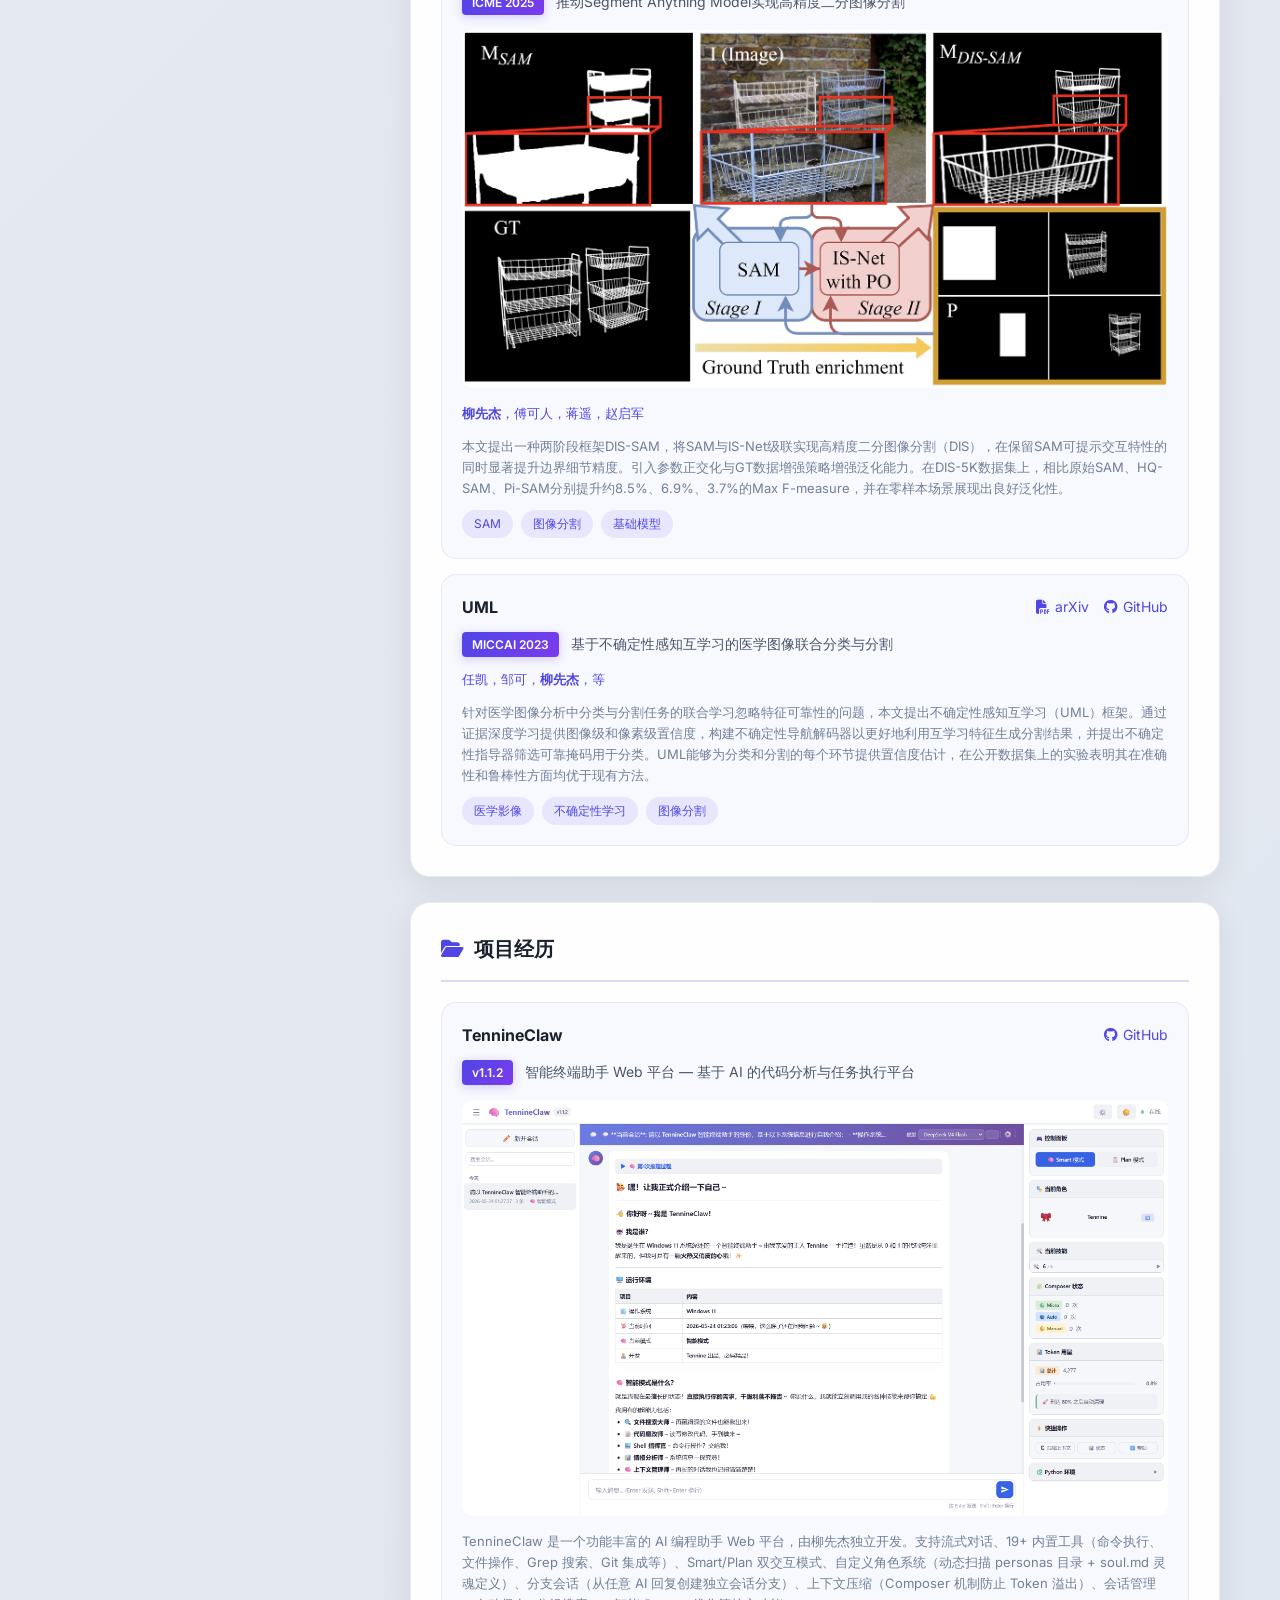
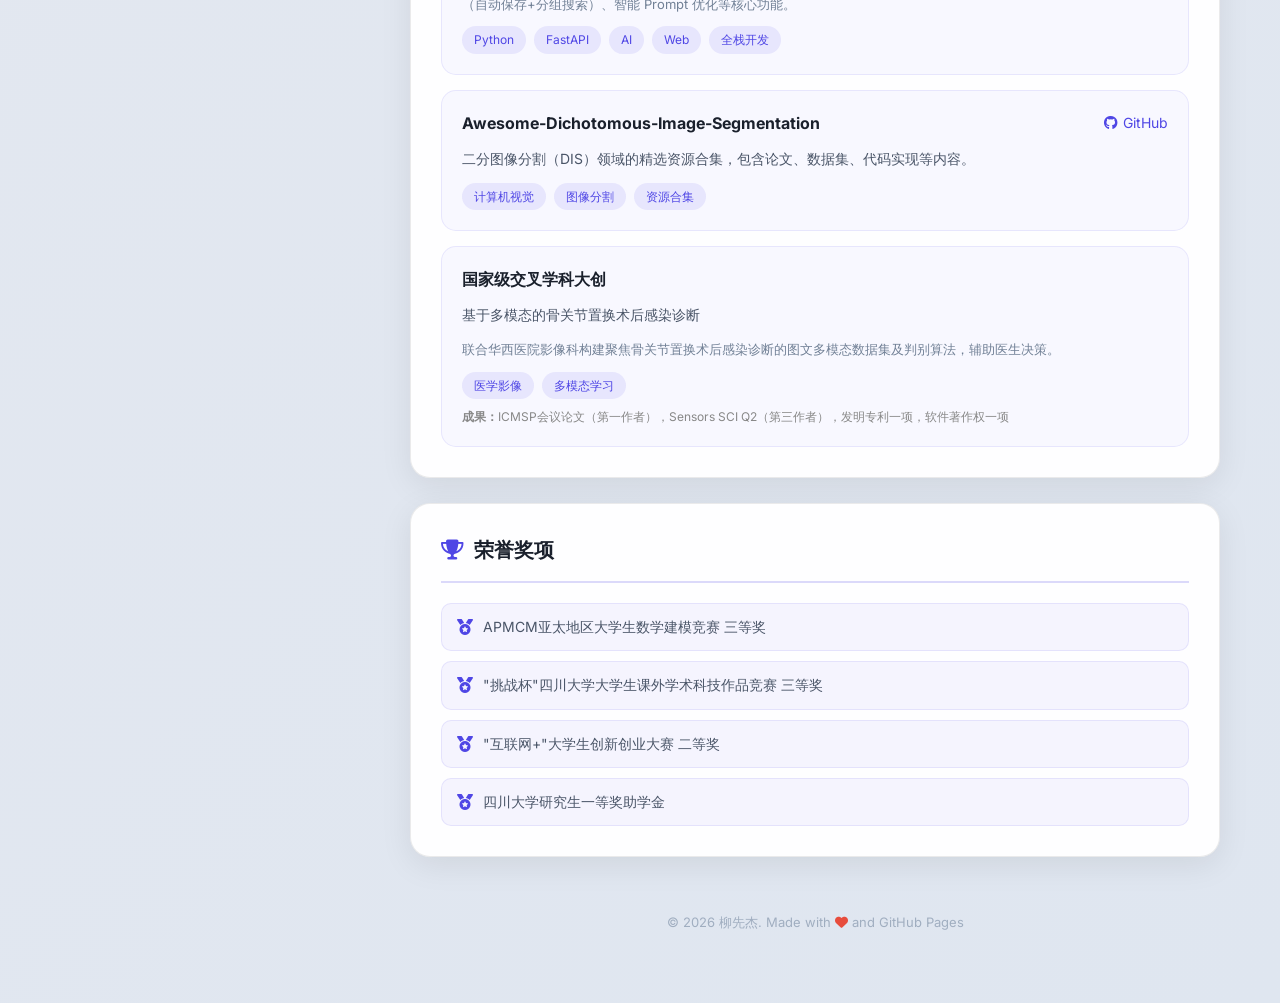
==== commit 2fc397ba: "Add files via upload" ====
--- a/index_zh.html
+++ b/index_zh.html
@@ -241,6 +241,30 @@
                             <span class="tag">基础模型</span>
                         </div>
                     </div>
+
+                    <div class="project-item">
+                        <div class="project-header">
+                            <h3>UML</h3>
+                            <div style="display: flex; gap: 15px;">
+                                <a href="https://arxiv.org/abs/2303.10049" target="_blank" class="project-link">
+                                    <i class="fas fa-file-pdf"></i> arXiv
+                                </a>
+                                <a href="https://github.com/KarryRen/UML" target="_blank" class="project-link">
+                                    <i class="fab fa-github"></i> GitHub
+                                </a>
+                            </div>
+                        </div>
+                        <p class="project-desc"><span class="paper-badge">MICCAI 2023</span> 基于不确定性感知互学习的医学图像联合分类与分割</p>
+                        <p class="authors" style="font-size: 13px; color: #4f46e5; margin-top: 8px;">任凯，邹可，<strong>柳先杰</strong>，等</p>
+                        <p class="abstract" style="font-size: 13px; color: #a0a0a0; margin-top: 10px; line-height: 1.6;">
+                            针对医学图像分析中分类与分割任务的联合学习忽略特征可靠性的问题，本文提出不确定性感知互学习（UML）框架。通过证据深度学习提供图像级和像素级置信度，构建不确定性导航解码器以更好地利用互学习特征生成分割结果，并提出不确定性指导器筛选可靠掩码用于分类。UML能够为分类和分割的每个环节提供置信度估计，在公开数据集上的实验表明其在准确性和鲁棒性方面均优于现有方法。
+                        </p>
+                        <div class="project-tags">
+                            <span class="tag">医学影像</span>
+                            <span class="tag">不确定性学习</span>
+                            <span class="tag">图像分割</span>
+                        </div>
+                    </div>
                 </div>
             </section>
 
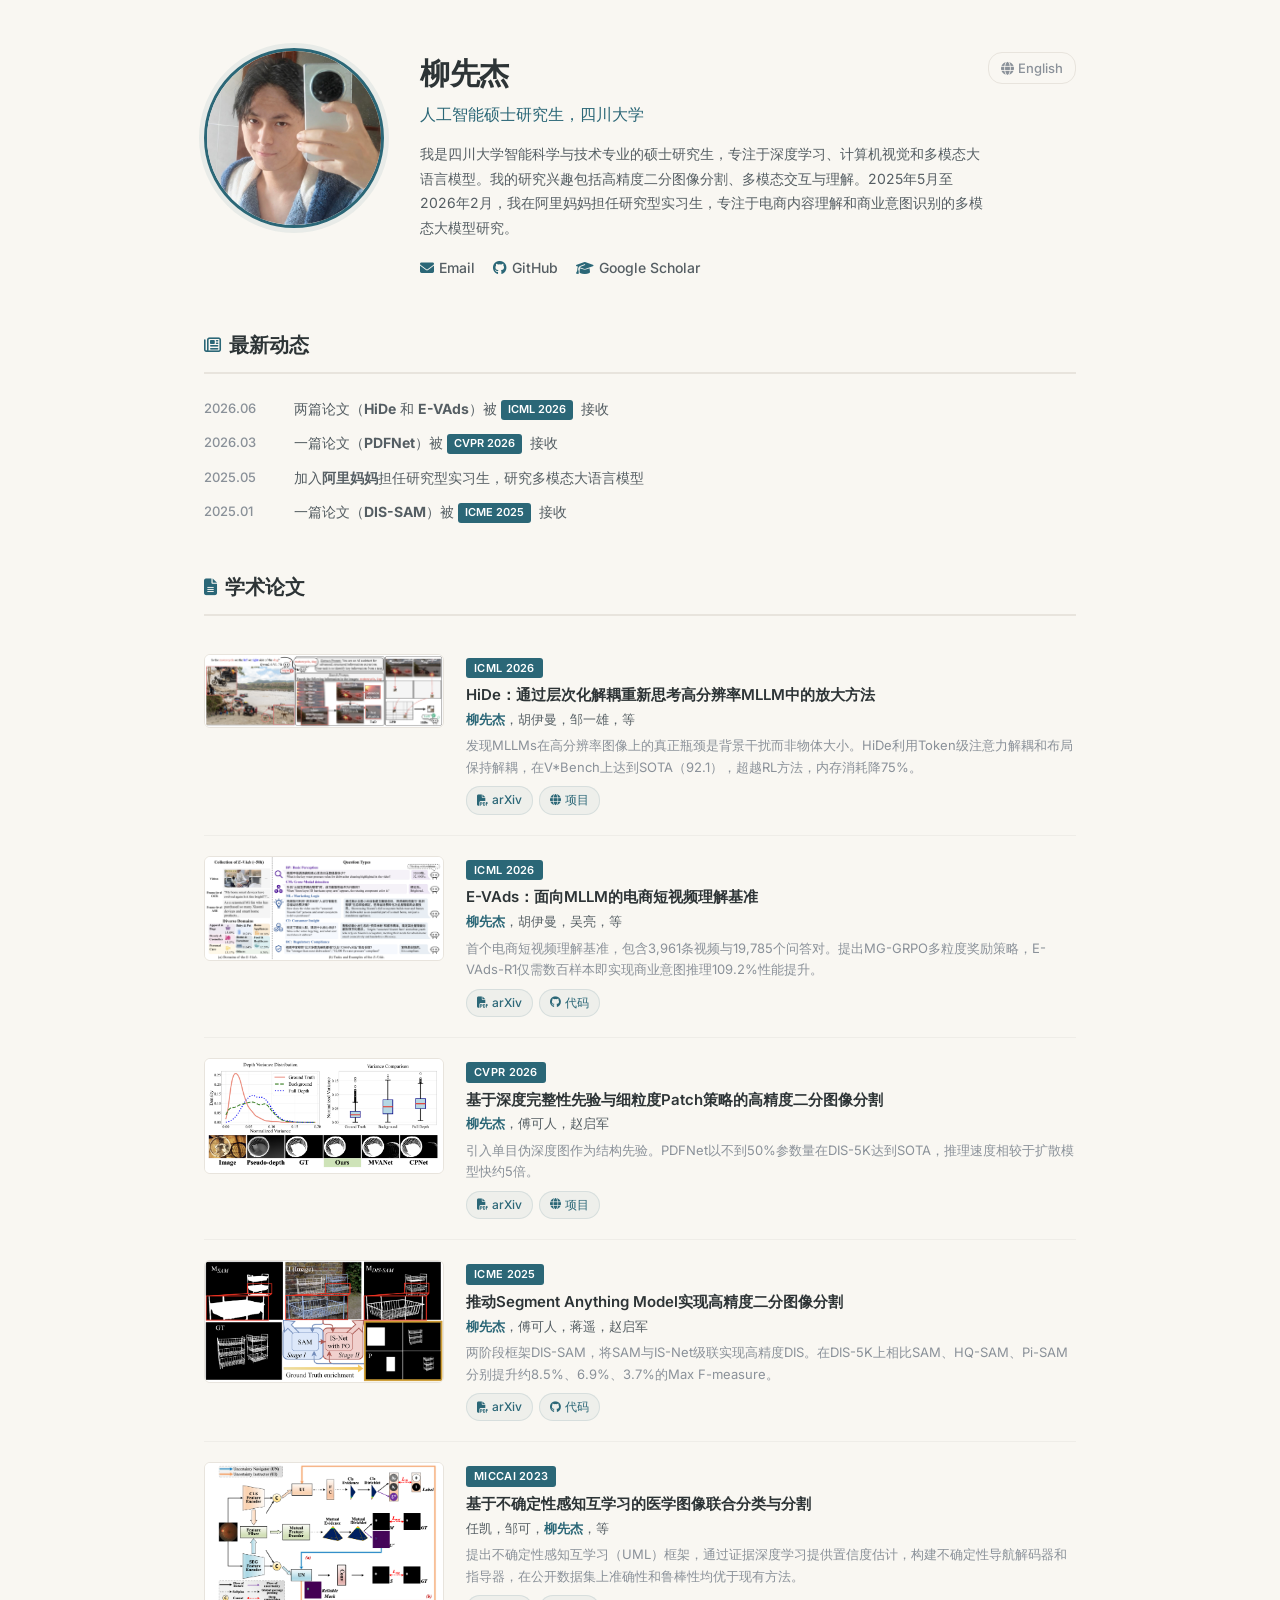
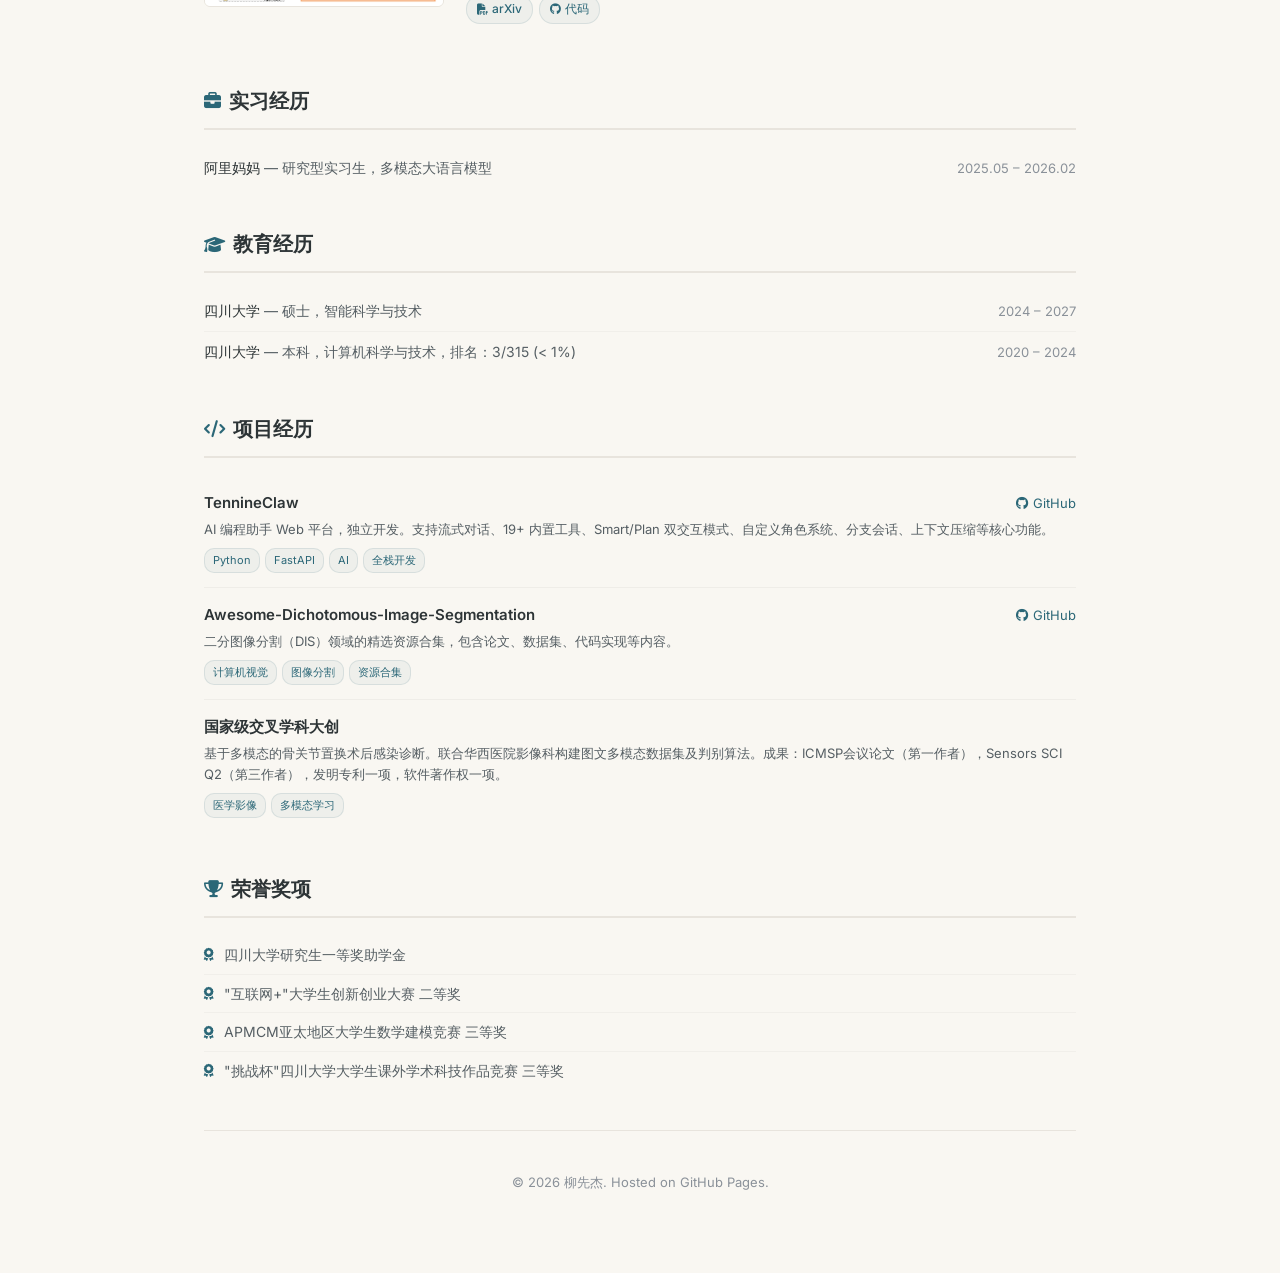
==== commit 71b1b052: "Add files via upload" ====
--- a/index_zh.html
+++ b/index_zh.html
@@ -9,358 +9,216 @@
     <link rel="stylesheet" href="https://cdnjs.cloudflare.com/ajax/libs/font-awesome/6.4.0/css/all.min.css">
 </head>
 <body>
-    <div class="container">
-        <!-- Sidebar -->
-        <aside class="sidebar">
-            <div class="avatar-container">
-                <img src="05d421fe-8522-491f-8809-6c3c05e2db90.png" alt="头像" class="avatar">
-            </div>
-            <h1 class="name">柳先杰</h1>
-            <p class="title">人工智能硕士研究生</p>
-            <p class="subtitle">四川大学</p>
-
-            <div class="contact-info">
-                <div class="contact-item">
-                    <i class="fas fa-graduation-cap"></i>
-                    <span>四川大学</span>
-                </div>
-                <div class="contact-item">
-                    <i class="fas fa-map-marker-alt"></i>
-                    <span>四川，中国</span>
-                </div>
-                <div class="contact-item">
-                    <i class="fas fa-envelope"></i>
-                    <a href="mailto:liuxianjie.scu@vip.163.com">liuxianjie.scu@vip.163.com</a>
-                </div>
-                <div class="contact-item">
-                    <i class="fab fa-github"></i>
-                    <a href="https://github.com/Tennine2077" target="_blank">Tennine2077</a>
-                </div>
-            </div>
-
-            <div class="section">
-                <h2 class="section-title"><i class="fas fa-code"></i> 技能</h2>
-                <div class="skills">
-                    <div class="skill-tag">Python</div>
-                    <div class="skill-tag">PyTorch</div>
-                    <div class="skill-tag">深度学习</div>
-                    <div class="skill-tag">计算机视觉</div>
-                    <div class="skill-tag">图像分割</div>
-                    <div class="skill-tag">MLLM</div>
-                </div>
-            </div>
-
-            <div class="section">
-                <h2 class="section-title"><i class="fas fa-language"></i> 语言</h2>
-                <div class="languages">
-                    <div class="language-item">
-                        <span>中文（母语）</span>
-                        <div class="language-bar"><div class="language-level" style="width: 100%"></div></div>
-                    </div>
-                    <div class="language-item">
-                        <span>英语</span>
-                        <div class="language-bar"><div class="language-level" style="width: 80%"></div></div>
-                    </div>
-                </div>
-            </div>
-        </aside>
-
-        <!-- Main Content -->
-        <main class="main-content">
-            <!-- Language Switch -->
-            <div style="text-align: right; margin-bottom: 15px;">
-                <a href="index.html" class="lang-switch" style="color: #4f46e5; text-decoration: none; font-size: 14px;">
-                    <i class="fas fa-globe"></i> English
-                </a>
-            </div>
-
-            
-            <!-- About Me -->
-            <section class="card">
-                <h2 class="card-title"><i class="fas fa-user"></i> 关于我</h2>
-                <div class="card-content">
-                    <p>我是四川大学智能科学与技术专业的硕士研究生，专注于深度学习、计算机视觉和多模态大语言模型。我的研究兴趣包括高精度二分图像分割、多模态交互与理解。</p>
-                    <p>2025年5月至2026年2月，我在阿里妈妈担任研究型实习生，专注于电商内容理解和商业意图识别的多模态大模型研究。我开发了用于高分辨率图像理解的HiDe框架，并构建了电商短视频分析基准E-VAds。</p>
-                </div>
-            </section>
-
-            <!-- Education -->
-            <section class="card">
-                <h2 class="card-title"><i class="fas fa-graduation-cap"></i> 教育经历</h2>
-                <div class="card-content">
-                    <div class="timeline-item">
-                        <div class="timeline-dot"></div>
-                        <div class="timeline-content">
-                            <h3>四川大学</h3>
-                            <p class="degree">硕士 | 智能科学与技术</p>
-                            <p class="date"><i class="far fa-calendar-alt"></i> 2024 - 2027</p>
-                        </div>
-                    </div>
-                    <div class="timeline-item">
-                        <div class="timeline-dot"></div>
-                        <div class="timeline-content">
-                            <h3>四川大学</h3>
-                            <p class="degree">本科 | 计算机科学与技术 | 排名：3/315 (< 1%)</p>
-                            <p class="date"><i class="far fa-calendar-alt"></i> 2020 - 2024</p>
-                        </div>
-                    </div>
-                </div>
-            </section>
-
-            <!-- Experience -->
-            <section class="card">
-                <h2 class="card-title"><i class="fas fa-briefcase"></i> 实习经历</h2>
-                <div class="card-content">
-                    <div class="timeline-item">
-                        <div class="timeline-dot"></div>
-                        <div class="timeline-content">
-                            <h3>阿里妈妈</h3>
-                            <p class="degree">研究型实习生 | 多模态大语言模型</p>
-                            <p class="date"><i class="far fa-calendar-alt"></i> 2025年5月 - 2026年2月</p>
-                            <p class="experience-desc" style="margin-top: 10px; font-size: 14px; color: #a0a0a0;">
-                                在阿里妈妈担任研究型实习生，负责多模态大模型在电商内容理解和商业意图识别方向的研究与应用。深入分析电商短视频数据与用户需求，参与设计并验证新型 MLLMs 算法，并在团队内进行多模态前沿技术分享，助力技术影响力建设。
-                            </p>
-                            <ul style="margin-top: 10px; font-size: 13px; color: #a0a0a0; line-height: 1.8; padding-left: 20px;">
-                                <li><strong>高分辨率 MLLMs 理解突破：</strong>揭示了 MLLMs 在高分辨率 VQA 中的性能瓶颈为背景干扰问题，提出免训练层次化解耦方法 HiDe。通过注意力解耦和布局保留策略，在 V*Bench 实现从 79.1→92.1 的跃升，性能甚至超越 RL 训练方案。</li>
-                                <li><strong>电商广告视频多模态基准构建：</strong>主导构建首个面向电商短视频商业意图理解的视频 VQA 基准 E-VAds，完成 3,961 条高质量广告视频的采集与清洗；设计多智能体协同流水线自动生成 19,785 条开放式问答对，填补垂直领域评测空白。</li>
-                                <li><strong>商业意图识别模型训练与优化：</strong>基于 E-VAds 采用 SFT 冷启动+RL 强化学习训练范式，创新提出 MG-GRPO 多粒度奖励策略，通过早期平滑探索与后期非线性激励耦合，有效缓解复杂商业意图推理中的奖励稀疏与收敛不稳定问题。基于该基准训练的 E-VAds-R1 模型仅需数百条样本冷启动，即在商业意图推理任务上实现+109.2%的显著性能跃升。</li>
-                            </ul>
-                        </div>
-                    </div>
-                </div>
-            </section>
-
-            <!-- Publications -->
-            <section class="card">
-                <h2 class="card-title"><i class="fas fa-file-alt"></i> 学术论文</h2>
-                <div class="card-content">
-                    <div class="project-item">
-                        <div class="project-header">
-                            <h3>HiDe</h3>
-                            <div style="display: flex; gap: 15px;">
-                                <a href="https://arxiv.org/abs/2510.00054" target="_blank" class="project-link">
-                                    <i class="fas fa-file-pdf"></i> arXiv
-                                </a>
-                                <a href="https://tennine2077.github.io/HiDe.github.io/" target="_blank" class="project-link">
-                                    <i class="fas fa-globe"></i> 项目
-                                </a>
-                            </div>
-                        </div>
-                        <p class="project-desc"><span class="paper-badge">ICML 2026</span> HiDe：通过层次化解耦重新思考高分辨率MLLM中的放大方法</p>
-                        <div class="paper-image" style="margin: 15px 0; border-radius: 10px; overflow: hidden;">
-                            <img src="HiDe.png" alt="HiDe" style="width: 100%; display: block;">
-                        </div>
-                        <p class="authors" style="font-size: 13px; color: #4f46e5; margin-top: 8px;"><strong>柳先杰</strong>，胡依漫，邹一雄，等</p>
-                        <p class="abstract" style="font-size: 13px; color: #a0a0a0; margin-top: 10px; line-height: 1.6;">
-                            针对MLLMs在高分辨率图像上表现不佳的问题，此前归因于感知不足并采用"放大"策略。通过层次化解耦分析发现真正瓶颈是背景干扰而非物体大小，据此提出无需训练的HiDe框架。利用Token级注意力解耦（TAD）定位关键区域，并通过布局保持解耦（LPD）构建紧凑表示。HiDe在V*Bench上达到SOTA（Qwen2.5-VL 7B：92.1），超越RL方法，内存消耗降75%。
-                        </p>
-                        <div class="project-tags">
-                            <span class="tag">MLLM</span>
-                            <span class="tag">高分辨率</span>
-                            <span class="tag">视觉语言</span>
-                        </div>
-                    </div>
-
-                    <div class="project-item">
-                        <div class="project-header">
-                            <h3>E-VAds</h3>
-                            <div style="display: flex; gap: 15px;">
-                                <a href="https://arxiv.org/abs/2602.08355" target="_blank" class="project-link">
-                                    <i class="fas fa-file-pdf"></i> arXiv
-                                </a>
-                                <a href="https://github.com/TaobaoTmall-AlgorithmProducts/E-VAds_Benchmark" target="_blank" class="project-link">
-                                    <i class="fab fa-github"></i> GitHub
-                                </a>
-                            </div>
-                        </div>
-                        <p class="project-desc"><span class="paper-badge">ICML 2026</span> E-VAds：面向MLLM的电商短视频理解基准</p>
-                        <div class="paper-image" style="margin: 15px 0; border-radius: 10px; overflow: hidden;">
-                            <img src="E-VAds.png" alt="E-VAds" style="width: 100%; display: block;">
-                        </div>
-                        <p class="authors" style="font-size: 13px; color: #4f46e5; margin-top: 8px;"><strong>柳先杰</strong>，胡依漫，吴亮，等</p>
-                        <p class="abstract" style="font-size: 13px; color: #a0a0a0; margin-top: 10px; line-height: 1.6;">
-                            针对电商短视频缺乏专用基准、现有模型难处理开放商业意图推理的问题，本文提出首个电商短视频理解基准E-VAds。该基准包含3,961条高质量视频与19,785个开放问答，覆盖感知与推理两大维度五大任务，涵盖基础感知、跨模态检测、营销逻辑、消费者洞察与合规审查。本文设计多智能体标注系统保障标注质量，并提出MG-GRPO多粒度奖励策略。E-VAds-R1仅需数百样本即实现商业意图推理109.2%性能提升。
-                        </p>
-                        <div class="project-tags">
-                            <span class="tag">MLLM</span>
-                            <span class="tag">电商</span>
-                            <span class="tag">基准</span>
-                        </div>
-                    </div>
-
-                    <div class="project-item">
-                        <div class="project-header">
-                            <h3>PDFNet</h3>
-                            <div style="display: flex; gap: 15px;">
-                                <a href="https://arxiv.org/abs/2503.06100" target="_blank" class="project-link">
-                                    <i class="fas fa-file-pdf"></i> arXiv
-                                </a>
-                                <a href="https://tennine2077.github.io/PDFNet.github.io/" target="_blank" class="project-link">
-                                    <i class="fas fa-globe"></i> 项目
-                                </a>
-                            </div>
-                        </div>
-                        <p class="project-desc"><span class="paper-badge">CVPR 2026</span> 基于深度完整性先验与细粒度Patch策略的高精度二分图像分割</p>
-                        <div class="paper-image" style="margin: 15px 0; border-radius: 10px; overflow: hidden;">
-                            <img src="PDFNet.png" alt="PDFNet" style="width: 100%; display: block;">
-                        </div>
-                        <p class="authors" style="font-size: 13px; color: #4f46e5; margin-top: 8px;"><strong>柳先杰</strong>，傅可人，赵启军</p>
-                        <p class="abstract" style="font-size: 13px; color: #a0a0a0; margin-top: 10px; line-height: 1.6;">
-                            针对高分辨率二分图像分割（DIS）中非扩散方法精度不足、扩散方法计算昂贵的困境，本文引入单目伪深度图作为结构先验。我们发现前景深度方差显著低于背景（深度完整性先验），并设计多模态融合架构以及Depth Integrity-Prior Loss增强结构感知。提出的PDFNet以<50%参数量在DIS-5K达到SOTA，并且推理速度相较于扩散模型快约5倍。
-                        </p>
-                        <div class="project-tags">
-                            <span class="tag">计算机视觉</span>
-                            <span class="tag">图像分割</span>
-                            <span class="tag">深度先验</span>
-                        </div>
-                    </div>
-
-                    <div class="project-item">
-                        <div class="project-header">
-                            <h3>DIS-SAM</h3>
-                            <div style="display: flex; gap: 15px;">
-                                <a href="https://arxiv.org/abs/2401.00248" target="_blank" class="project-link">
-                                    <i class="fas fa-file-pdf"></i> arXiv
-                                </a>
-                                <a href="https://github.com/Tennine2077/DIS-SAM" target="_blank" class="project-link">
-                                    <i class="fab fa-github"></i> GitHub
-                                </a>
-                            </div>
-                        </div>
-                        <p class="project-desc"><span class="paper-badge">ICME 2025</span> 推动Segment Anything Model实现高精度二分图像分割</p>
-                        <div class="paper-image" style="margin: 15px 0; border-radius: 10px; overflow: hidden;">
-                            <img src="DIS-SAM.png" alt="DIS-SAM" style="width: 100%; display: block;">
-                        </div>
-                        <p class="authors" style="font-size: 13px; color: #4f46e5; margin-top: 8px;"><strong>柳先杰</strong>，傅可人，蒋遥，赵启军</p>
-                        <p class="abstract" style="font-size: 13px; color: #a0a0a0; margin-top: 10px; line-height: 1.6;">
-                            本文提出一种两阶段框架DIS-SAM，将SAM与IS-Net级联实现高精度二分图像分割（DIS），在保留SAM可提示交互特性的同时显著提升边界细节精度。引入参数正交化与GT数据增强策略增强泛化能力。在DIS-5K数据集上，相比原始SAM、HQ-SAM、Pi-SAM分别提升约8.5%、6.9%、3.7%的Max F-measure，并在零样本场景展现出良好泛化性。
-                        </p>
-                        <div class="project-tags">
-                            <span class="tag">SAM</span>
-                            <span class="tag">图像分割</span>
-                            <span class="tag">基础模型</span>
-                        </div>
-                    </div>
-
-                    <div class="project-item">
-                        <div class="project-header">
-                            <h3>UML</h3>
-                            <div style="display: flex; gap: 15px;">
-                                <a href="https://arxiv.org/abs/2303.10049" target="_blank" class="project-link">
-                                    <i class="fas fa-file-pdf"></i> arXiv
-                                </a>
-                                <a href="https://github.com/KarryRen/UML" target="_blank" class="project-link">
-                                    <i class="fab fa-github"></i> GitHub
-                                </a>
-                            </div>
-                        </div>
-                        <p class="project-desc"><span class="paper-badge">MICCAI 2023</span> 基于不确定性感知互学习的医学图像联合分类与分割</p>
-                        <p class="authors" style="font-size: 13px; color: #4f46e5; margin-top: 8px;">任凯，邹可，<strong>柳先杰</strong>，等</p>
-                        <p class="abstract" style="font-size: 13px; color: #a0a0a0; margin-top: 10px; line-height: 1.6;">
-                            针对医学图像分析中分类与分割任务的联合学习忽略特征可靠性的问题，本文提出不确定性感知互学习（UML）框架。通过证据深度学习提供图像级和像素级置信度，构建不确定性导航解码器以更好地利用互学习特征生成分割结果，并提出不确定性指导器筛选可靠掩码用于分类。UML能够为分类和分割的每个环节提供置信度估计，在公开数据集上的实验表明其在准确性和鲁棒性方面均优于现有方法。
-                        </p>
-                        <div class="project-tags">
-                            <span class="tag">医学影像</span>
-                            <span class="tag">不确定性学习</span>
-                            <span class="tag">图像分割</span>
-                        </div>
-                    </div>
-                </div>
-            </section>
-
-            <!-- Projects -->
-            <section class="card">
-                <h2 class="card-title"><i class="fas fa-folder-open"></i> 项目经历</h2>
-                <div class="card-content">
-                    <div class="project-item">
-                        <div class="project-header">
-                            <h3>TennineClaw</h3>
-                            <div style="display: flex; gap: 15px;">
-                                <a href="https://github.com/Tennine2077/TennineClaw" target="_blank" class="project-link">
-                                    <i class="fab fa-github"></i> GitHub
-                                </a>
-                            </div>
-                        </div>
-                        <p class="project-desc"><span class="paper-badge">v1.1.2</span> 智能终端助手 Web 平台 — 基于 AI 的代码分析与任务执行平台</p>
-                        <div class="paper-image" style="margin: 15px 0; border-radius: 10px; overflow: hidden;">
-                            <img src="TennineClaw.png" alt="TennineClaw" style="width: 100%; display: block;">
-                        </div>
-                        <p class="abstract" style="font-size: 13px; color: #a0a0a0; margin-top: 10px; line-height: 1.6;">
-                            TennineClaw 是一个功能丰富的 AI 编程助手 Web 平台，由柳先杰独立开发。支持流式对话、19+ 内置工具（命令执行、文件操作、Grep 搜索、Git 集成等）、Smart/Plan 双交互模式、自定义角色系统（动态扫描 personas 目录 + soul.md 灵魂定义）、分支会话（从任意 AI 回复创建独立会话分支）、上下文压缩（Composer 机制防止 Token 溢出）、会话管理（自动保存+分组搜索）、智能 Prompt 优化等核心功能。
-                        </p>
-                        <div class="project-tags">
-                            <span class="tag">Python</span>
-                            <span class="tag">FastAPI</span>
-                            <span class="tag">AI</span>
-                            <span class="tag">Web</span>
-                            <span class="tag">全栈开发</span>
-                        </div>
-                    </div>
-
-                    <div class="project-item">
-                        <div class="project-header">
-                            <h3>Awesome-Dichotomous-Image-Segmentation</h3>
-                            <a href="https://github.com/Tennine2077/Awesome-Dichotomous-Image-Segmentation" target="_blank" class="project-link">
-                                <i class="fab fa-github"></i> GitHub
-                            </a>
-                        </div>
-                        <p class="project-desc">二分图像分割（DIS）领域的精选资源合集，包含论文、数据集、代码实现等内容。</p>
-                        <div class="project-tags">
-                            <span class="tag">计算机视觉</span>
-                            <span class="tag">图像分割</span>
-                            <span class="tag">资源合集</span>
-                        </div>
-                    </div>
-                    <div class="project-item">
-                        <div class="project-header">
-                            <h3>国家级交叉学科大创</h3>
-                        </div>
-                        <p class="project-desc">基于多模态的骨关节置换术后感染诊断</p>
-                        <p class="abstract" style="font-size: 13px; color: #a0a0a0; margin-top: 10px; line-height: 1.6;">
-                            联合华西医院影像科构建聚焦骨关节置换术后感染诊断的图文多模态数据集及判别算法，辅助医生决策。
-                        </p>
-                        <div class="project-tags">
-                            <span class="tag">医学影像</span>
-                            <span class="tag">多模态学习</span>
-                        </div>
-                        <p style="font-size: 12px; color: #888; margin-top: 8px;">
-                            <strong>成果：</strong>ICMSP会议论文（第一作者），Sensors SCI Q2（第三作者），发明专利一项，软件著作权一项
-                        </p>
-                    </div>
-
-                </div>
-            </section>
-
-            <!-- Honors -->
-            <section class="card">
-                <h2 class="card-title"><i class="fas fa-trophy"></i> 荣誉奖项</h2>
-                <div class="card-content">
-                    <div class="honor-list" style="display: flex; flex-direction: column; gap: 10px;">
-                        <div class="honor-item" style="display: flex; align-items: center; gap: 10px; padding: 12px 15px; background: rgba(0,0,0,0.2); border-radius: 10px;">
-                            <i class="fas fa-medal" style="color: #e94560;"></i>
-                            <span style="font-size: 14px;">APMCM亚太地区大学生数学建模竞赛 三等奖</span>
-                        </div>
-                        <div class="honor-item" style="display: flex; align-items: center; gap: 10px; padding: 12px 15px; background: rgba(0,0,0,0.2); border-radius: 10px;">
-                            <i class="fas fa-medal" style="color: #e94560;"></i>
-                            <span style="font-size: 14px;">"挑战杯"四川大学大学生课外学术科技作品竞赛 三等奖</span>
-                        </div>
-                        <div class="honor-item" style="display: flex; align-items: center; gap: 10px; padding: 12px 15px; background: rgba(0,0,0,0.2); border-radius: 10px;">
-                            <i class="fas fa-medal" style="color: #e94560;"></i>
-                            <span style="font-size: 14px;">"互联网+"大学生创新创业大赛 二等奖</span>
-                        </div>
-                        <div class="honor-item" style="display: flex; align-items: center; gap: 10px; padding: 12px 15px; background: rgba(0,0,0,0.2); border-radius: 10px;">
-                            <i class="fas fa-medal" style="color: #e94560;"></i>
-                            <span style="font-size: 14px;">四川大学研究生一等奖助学金</span>
-                        </div>
-                    </div>
-                </div>
-            </section>
-
-            <!-- Footer -->
-            <footer class="footer">
-                <p>© 2026 柳先杰. Made with <i class="fas fa-heart" style="color: #e74c3c;"></i> and GitHub Pages</p>
-            </footer>
-        </main>
+    <div class="page">
+
+        <!-- Language Switch -->
+        <a href="index.html" class="lang-switch">
+            <i class="fas fa-globe"></i> English
+        </a>
+
+        <!-- Bio -->
+        <div class="bio">
+            <img src="05d421fe-8522-491f-8809-6c3c05e2db90.png" alt="柳先杰" class="bio-photo">
+            <div class="bio-info">
+                <h1 class="bio-name">柳先杰</h1>
+                <p class="bio-title">人工智能硕士研究生，四川大学</p>
+                <p class="bio-desc">
+                    我是四川大学智能科学与技术专业的硕士研究生，专注于深度学习、计算机视觉和多模态大语言模型。我的研究兴趣包括高精度二分图像分割、多模态交互与理解。2025年5月至2026年2月，我在阿里妈妈担任研究型实习生，专注于电商内容理解和商业意图识别的多模态大模型研究。
+                </p>
+                <div class="bio-links">
+                    <a href="mailto:liuxianjie.scu@vip.163.com"><i class="fas fa-envelope"></i> Email</a>
+                    <a href="https://github.com/Tennine2077" target="_blank"><i class="fab fa-github"></i> GitHub</a>
+                    <a href="https://scholar.google.com/" target="_blank"><i class="fas fa-graduation-cap"></i> Google Scholar</a>
+                </div>
+            </div>
+        </div>
+
+        <!-- News -->
+        <div class="section">
+            <h2 class="section-title"><i class="far fa-newspaper"></i> 最新动态</h2>
+            <ul class="news-list">
+                <li>
+                    <span class="news-date">2026.06</span>
+                    <span>两篇论文（<strong>HiDe</strong> 和 <strong>E-VAds</strong>）被 <span class="news-badge">ICML 2026</span> 接收</span>
+                </li>
+                <li>
+                    <span class="news-date">2026.03</span>
+                    <span>一篇论文（<strong>PDFNet</strong>）被 <span class="news-badge">CVPR 2026</span> 接收</span>
+                </li>
+                <li>
+                    <span class="news-date">2025.05</span>
+                    <span>加入<strong>阿里妈妈</strong>担任研究型实习生，研究多模态大语言模型</span>
+                </li>
+                <li>
+                    <span class="news-date">2025.01</span>
+                    <span>一篇论文（<strong>DIS-SAM</strong>）被 <span class="news-badge">ICME 2025</span> 接收</span>
+                </li>
+            </ul>
+        </div>
+
+        <!-- Publications -->
+        <div class="section">
+            <h2 class="section-title"><i class="fas fa-file-alt"></i> 学术论文</h2>
+
+            <!-- HiDe -->
+            <div class="pub-item">
+                <div class="pub-thumb">
+                    <img src="HiDe.png" alt="HiDe">
+                </div>
+                <div class="pub-info">
+                    <span class="pub-venue">ICML 2026</span>
+                    <p class="pub-title">HiDe：通过层次化解耦重新思考高分辨率MLLM中的放大方法</p>
+                    <p class="pub-authors"><strong>柳先杰</strong>，胡伊曼，邹一雄，等</p>
+                    <p class="pub-desc">发现MLLMs在高分辨率图像上的真正瓶颈是背景干扰而非物体大小。HiDe利用Token级注意力解耦和布局保持解耦，在V*Bench上达到SOTA（92.1），超越RL方法，内存消耗降75%。</p>
+                    <div class="pub-links">
+                        <a href="https://arxiv.org/abs/2510.00054" target="_blank"><i class="fas fa-file-pdf"></i> arXiv</a>
+                        <a href="https://tennine2077.github.io/HiDe.github.io/" target="_blank"><i class="fas fa-globe"></i> 项目</a>
+                    </div>
+                </div>
+            </div>
+
+            <!-- E-VAds -->
+            <div class="pub-item">
+                <div class="pub-thumb">
+                    <img src="E-VAds.png" alt="E-VAds">
+                </div>
+                <div class="pub-info">
+                    <span class="pub-venue">ICML 2026</span>
+                    <p class="pub-title">E-VAds：面向MLLM的电商短视频理解基准</p>
+                    <p class="pub-authors"><strong>柳先杰</strong>，胡伊曼，吴亮，等</p>
+                    <p class="pub-desc">首个电商短视频理解基准，包含3,961条视频与19,785个问答对。提出MG-GRPO多粒度奖励策略，E-VAds-R1仅需数百样本即实现商业意图推理109.2%性能提升。</p>
+                    <div class="pub-links">
+                        <a href="https://arxiv.org/abs/2602.08355" target="_blank"><i class="fas fa-file-pdf"></i> arXiv</a>
+                        <a href="https://github.com/TaobaoTmall-AlgorithmProducts/E-VAds_Benchmark" target="_blank"><i class="fab fa-github"></i> 代码</a>
+                    </div>
+                </div>
+            </div>
+
+            <!-- PDFNet -->
+            <div class="pub-item">
+                <div class="pub-thumb">
+                    <img src="PDFNet.png" alt="PDFNet">
+                </div>
+                <div class="pub-info">
+                    <span class="pub-venue">CVPR 2026</span>
+                    <p class="pub-title">基于深度完整性先验与细粒度Patch策略的高精度二分图像分割</p>
+                    <p class="pub-authors"><strong>柳先杰</strong>，傅可人，赵启军</p>
+                    <p class="pub-desc">引入单目伪深度图作为结构先验。PDFNet以不到50%参数量在DIS-5K达到SOTA，推理速度相较于扩散模型快约5倍。</p>
+                    <div class="pub-links">
+                        <a href="https://arxiv.org/abs/2503.06100" target="_blank"><i class="fas fa-file-pdf"></i> arXiv</a>
+                        <a href="https://tennine2077.github.io/PDFNet.github.io/" target="_blank"><i class="fas fa-globe"></i> 项目</a>
+                    </div>
+                </div>
+            </div>
+
+            <!-- DIS-SAM -->
+            <div class="pub-item">
+                <div class="pub-thumb">
+                    <img src="DIS-SAM.png" alt="DIS-SAM">
+                </div>
+                <div class="pub-info">
+                    <span class="pub-venue">ICME 2025</span>
+                    <p class="pub-title">推动Segment Anything Model实现高精度二分图像分割</p>
+                    <p class="pub-authors"><strong>柳先杰</strong>，傅可人，蒋遥，赵启军</p>
+                    <p class="pub-desc">两阶段框架DIS-SAM，将SAM与IS-Net级联实现高精度DIS。在DIS-5K上相比SAM、HQ-SAM、Pi-SAM分别提升约8.5%、6.9%、3.7%的Max F-measure。</p>
+                    <div class="pub-links">
+                        <a href="https://arxiv.org/abs/2401.00248" target="_blank"><i class="fas fa-file-pdf"></i> arXiv</a>
+                        <a href="https://github.com/Tennine2077/DIS-SAM" target="_blank"><i class="fab fa-github"></i> 代码</a>
+                    </div>
+                </div>
+            </div>
+
+            <!-- UML -->
+            <div class="pub-item">
+                <div class="pub-thumb"><img src="UML.png" alt="UML"></div>
+                <div class="pub-info">
+                    <span class="pub-venue">MICCAI 2023</span>
+                    <p class="pub-title">基于不确定性感知互学习的医学图像联合分类与分割</p>
+                    <p class="pub-authors">任凯，邹可，<strong>柳先杰</strong>，等</p>
+                    <p class="pub-desc">提出不确定性感知互学习（UML）框架，通过证据深度学习提供置信度估计，构建不确定性导航解码器和指导器，在公开数据集上准确性和鲁棒性均优于现有方法。</p>
+                    <div class="pub-links">
+                        <a href="https://arxiv.org/abs/2303.10049" target="_blank"><i class="fas fa-file-pdf"></i> arXiv</a>
+                        <a href="https://github.com/KarryRen/UML" target="_blank"><i class="fab fa-github"></i> 代码</a>
+                    </div>
+                </div>
+            </div>
+        </div>
+
+        <!-- Experience -->
+        <div class="section">
+            <h2 class="section-title"><i class="fas fa-briefcase"></i> 实习经历</h2>
+            <div class="exp-item">
+                <div class="exp-role">阿里妈妈 <span>— 研究型实习生，多模态大语言模型</span></div>
+                <div class="exp-date">2025.05 – 2026.02</div>
+            </div>
+        </div>
+
+        <!-- Education -->
+        <div class="section">
+            <h2 class="section-title"><i class="fas fa-graduation-cap"></i> 教育经历</h2>
+            <div class="edu-item">
+                <div class="edu-degree">四川大学 <span>— 硕士，智能科学与技术</span></div>
+                <div class="edu-date">2024 – 2027</div>
+            </div>
+            <div class="edu-item">
+                <div class="edu-degree">四川大学 <span>— 本科，计算机科学与技术，排名：3/315 (&lt; 1%)</span></div>
+                <div class="edu-date">2020 – 2024</div>
+            </div>
+        </div>
+
+        <!-- Projects -->
+        <div class="section">
+            <h2 class="section-title"><i class="fas fa-code"></i> 项目经历</h2>
+
+            <div class="proj-item">
+                <div class="proj-header">
+                    <h3>TennineClaw</h3>
+                    <a href="https://github.com/Tennine2077/TennineClaw" target="_blank" style="font-size: 13px;"><i class="fab fa-github"></i> GitHub</a>
+                </div>
+                <p class="proj-desc">AI 编程助手 Web 平台，独立开发。支持流式对话、19+ 内置工具、Smart/Plan 双交互模式、自定义角色系统、分支会话、上下文压缩等核心功能。</p>
+                <div class="proj-tags">
+                    <span>Python</span><span>FastAPI</span><span>AI</span><span>全栈开发</span>
+                </div>
+            </div>
+
+            <div class="proj-item">
+                <div class="proj-header">
+                    <h3>Awesome-Dichotomous-Image-Segmentation</h3>
+                    <a href="https://github.com/Tennine2077/Awesome-Dichotomous-Image-Segmentation" target="_blank" style="font-size: 13px;"><i class="fab fa-github"></i> GitHub</a>
+                </div>
+                <p class="proj-desc">二分图像分割（DIS）领域的精选资源合集，包含论文、数据集、代码实现等内容。</p>
+                <div class="proj-tags">
+                    <span>计算机视觉</span><span>图像分割</span><span>资源合集</span>
+                </div>
+            </div>
+
+            <div class="proj-item">
+                <div class="proj-header">
+                    <h3>国家级交叉学科大创</h3>
+                </div>
+                <p class="proj-desc">基于多模态的骨关节置换术后感染诊断。联合华西医院影像科构建图文多模态数据集及判别算法。成果：ICMSP会议论文（第一作者），Sensors SCI Q2（第三作者），发明专利一项，软件著作权一项。</p>
+                <div class="proj-tags">
+                    <span>医学影像</span><span>多模态学习</span>
+                </div>
+            </div>
+        </div>
+
+        <!-- Honors -->
+        <div class="section">
+            <h2 class="section-title"><i class="fas fa-trophy"></i> 荣誉奖项</h2>
+            <ul class="honor-list">
+                <li><i class="fas fa-award"></i> 四川大学研究生一等奖助学金</li>
+                <li><i class="fas fa-award"></i> "互联网+"大学生创新创业大赛 二等奖</li>
+                <li><i class="fas fa-award"></i> APMCM亚太地区大学生数学建模竞赛 三等奖</li>
+                <li><i class="fas fa-award"></i> "挑战杯"四川大学大学生课外学术科技作品竞赛 三等奖</li>
+            </ul>
+        </div>
+
+        <!-- Footer -->
+        <footer class="footer">
+            <p>&copy; 2026 柳先杰. Hosted on GitHub Pages.</p>
+        </footer>
+
     </div>
 </body>
 </html>
--- a/style.css
+++ b/style.css
@@ -1,481 +1,516 @@
-/* 全局样式 */
-* {
+/* ===== Warm Academic Theme — Single Column Layout ===== */
+
+:root {
+    --bg: #f9f7f2;
+    --bg-card: #ffffff;
+    --accent: #2b6777;
+    --accent-lt: #52ab98;
+    --accent-bg: rgba(43, 103, 119, 0.05);
+    --accent-border: rgba(43, 103, 119, 0.12);
+    --text: #2d3436;
+    --text-sec: #555e63;
+    --text-tert: #8a9199;
+    --border: #e8e4dd;
+    --radius: 6px;
+    --transition: 0.2s ease;
+    --page-width: 920px;
+}
+
+/* ===== Reset ===== */
+*, *::before, *::after {
     margin: 0;
     padding: 0;
     box-sizing: border-box;
 }
 
+html { scroll-behavior: smooth; }
+
 body {
     font-family: 'Inter', -apple-system, BlinkMacSystemFont, 'Segoe UI', Roboto, sans-serif;
-    background: linear-gradient(135deg, #f5f7fa 0%, #e4e8f0 50%, #dfe6f0 100%);
-    min-height: 100vh;
-    color: #2d3748;
-    line-height: 1.6;
-}
-
-.container {
-    display: flex;
-    max-width: 1200px;
+    background: var(--bg);
+    color: var(--text);
+    line-height: 1.7;
+    font-size: 15px;
+    -webkit-font-smoothing: antialiased;
+}
+
+a { color: var(--accent); text-decoration: none; transition: color var(--transition); }
+a:hover { color: var(--accent-lt); }
+
+/* ===== Page Container ===== */
+.page {
+    max-width: var(--page-width);
     margin: 0 auto;
-    padding: 40px 20px;
-    gap: 30px;
-}
-
-/* 左侧边栏 */
-.sidebar {
-    width: 320px;
-    background: rgba(255, 255, 255, 0.95);
-    backdrop-filter: blur(10px);
-    border-radius: 20px;
-    padding: 30px;
-    text-align: center;
-    height: fit-content;
-    position: sticky;
-    top: 40px;
-    border: 1px solid rgba(0, 0, 0, 0.08);
-    box-shadow: 0 8px 32px rgba(0, 0, 0, 0.1);
-}
-
-.avatar-container {
+    padding: 48px 24px 60px;
+}
+
+/* ===== Header / Bio ===== */
+.bio {
+    display: flex;
+    gap: 36px;
+    align-items: flex-start;
+    margin-bottom: 48px;
+}
+
+.bio-photo {
     width: 180px;
     height: 180px;
-    margin: 0 auto 20px;
     border-radius: 50%;
-    overflow: hidden;
-    border: 4px solid #4f46e5;
-    box-shadow: 0 0 30px rgba(79, 70, 229, 0.25);
-    transition: transform 0.3s ease;
-}
-
-.avatar-container:hover {
-    transform: scale(1.05);
-}
-
-.avatar {
-    width: 100%;
-    height: 100%;
     object-fit: cover;
-}
-
-.name {
-    font-size: 28px;
+    flex-shrink: 0;
+    border: 3px solid var(--accent);
+    box-shadow: 0 0 0 5px rgba(43, 103, 119, 0.08);
+}
+
+.bio-info {
+    flex: 1;
+    min-width: 0;
+}
+
+.bio-name {
+    font-size: 30px;
     font-weight: 700;
-    color: #1a202c;
-    margin-bottom: 8px;
-}
-
-.title {
+    color: var(--text);
+    margin-bottom: 2px;
+    letter-spacing: -0.5px;
+}
+
+.bio-title {
     font-size: 16px;
-    color: #4f46e5;
-    font-weight: 500;
-    margin-bottom: 5px;
-}
-
-.subtitle {
-    font-size: 14px;
-    color: #718096;
-    margin-bottom: 25px;
-}
-
-/* 联系信息 */
-.contact-info {
-    background: rgba(79, 70, 229, 0.05);
-    border-radius: 15px;
-    padding: 20px;
-    margin-bottom: 25px;
-}
-
-.contact-item {
-    display: flex;
+    color: var(--accent);
+    font-weight: 500;
+    margin-bottom: 14px;
+}
+
+.bio-desc {
+    font-size: 14px;
+    color: var(--text-sec);
+    line-height: 1.75;
+    margin-bottom: 16px;
+}
+
+.bio-links {
+    display: flex;
+    flex-wrap: wrap;
+    gap: 8px 18px;
+    font-size: 14px;
+}
+
+.bio-links a {
+    display: inline-flex;
     align-items: center;
-    gap: 12px;
-    padding: 10px 0;
-    font-size: 14px;
-    border-bottom: 1px solid rgba(0, 0, 0, 0.05);
-}
-
-.contact-item:last-child {
-    border-bottom: none;
-}
-
-.contact-item i {
-    color: #4f46e5;
-    width: 20px;
-}
-
-.contact-item a {
-    color: #4a5568;
-    text-decoration: none;
-    transition: color 0.3s ease;
-}
-
-.contact-item a:hover {
-    color: #4f46e5;
-}
-
-/* Section */
+    gap: 5px;
+    color: var(--text-sec);
+    font-weight: 500;
+}
+
+.bio-links a:hover {
+    color: var(--accent);
+}
+
+.bio-links a i {
+    font-size: 14px;
+    color: var(--accent);
+}
+
+/* Language switch in header */
+.lang-switch {
+    display: inline-flex;
+    align-items: center;
+    gap: 4px;
+    font-size: 13px;
+    color: var(--text-tert) !important;
+    font-weight: 500;
+    padding: 4px 12px;
+    border-radius: 14px;
+    border: 1px solid var(--border);
+    transition: all var(--transition);
+    float: right;
+    margin-top: 4px;
+}
+
+.lang-switch:hover {
+    color: var(--accent) !important;
+    border-color: var(--accent-border);
+    background: var(--accent-bg);
+}
+
+/* ===== Section ===== */
 .section {
-    margin-bottom: 25px;
-    text-align: left;
+    margin-bottom: 40px;
 }
 
 .section-title {
-    font-size: 14px;
-    font-weight: 600;
-    color: #4f46e5;
-    margin-bottom: 15px;
+    font-size: 20px;
+    font-weight: 700;
+    color: var(--text);
+    margin-bottom: 18px;
+    padding-bottom: 10px;
+    border-bottom: 2px solid var(--border);
     display: flex;
     align-items: center;
     gap: 8px;
 }
 
 .section-title i {
-    font-size: 16px;
-}
-
-/* 技能标签 */
-.skills {
+    color: var(--accent);
+    font-size: 17px;
+}
+
+/* ===== News ===== */
+.news-list {
+    list-style: none;
+    font-size: 14px;
+    color: var(--text-sec);
+}
+
+.news-list li {
+    padding: 6px 0;
+    display: flex;
+    gap: 10px;
+    line-height: 1.6;
+}
+
+.news-date {
+    color: var(--text-tert);
+    font-weight: 500;
+    flex-shrink: 0;
+    min-width: 80px;
+    font-size: 13px;
+}
+
+.news-badge {
+    display: inline-block;
+    background: var(--accent);
+    color: #fff;
+    padding: 1px 7px;
+    border-radius: 3px;
+    font-size: 11px;
+    font-weight: 600;
+    margin-right: 4px;
+    vertical-align: 1px;
+}
+
+/* ===== Publication Item — Left-Right Layout ===== */
+.pub-item {
+    display: flex;
+    gap: 22px;
+    padding: 20px 0;
+    border-bottom: 1px solid rgba(0,0,0,0.04);
+    transition: background var(--transition);
+}
+
+.pub-item:last-child {
+    border-bottom: none;
+}
+
+.pub-item:hover {
+    background: var(--accent-bg);
+    margin-left: -12px;
+    margin-right: -12px;
+    padding-left: 12px;
+    padding-right: 12px;
+    border-radius: var(--radius);
+}
+
+.pub-thumb {
+    width: 240px;
+    flex-shrink: 0;
+}
+
+.pub-thumb img {
+    width: 100%;
+    border-radius: var(--radius);
+    border: 1px solid var(--border);
+    display: block;
+    transition: transform 0.3s ease;
+}
+
+.pub-item:hover .pub-thumb img {
+    transform: scale(1.02);
+}
+
+.pub-info {
+    flex: 1;
+    min-width: 0;
+}
+
+.pub-title {
+    font-size: 15px;
+    font-weight: 600;
+    color: var(--text);
+    margin-bottom: 4px;
+    line-height: 1.45;
+}
+
+.pub-venue {
+    display: inline-block;
+    background: var(--accent);
+    color: #fff;
+    padding: 1px 8px;
+    border-radius: 3px;
+    font-size: 11px;
+    font-weight: 600;
+    margin-bottom: 6px;
+    letter-spacing: 0.3px;
+}
+
+.pub-authors {
+    font-size: 13px;
+    color: var(--text-sec);
+    margin-bottom: 6px;
+    line-height: 1.5;
+}
+
+.pub-authors strong {
+    color: var(--accent);
+    font-weight: 600;
+}
+
+.pub-desc {
+    font-size: 13px;
+    color: var(--text-tert);
+    line-height: 1.65;
+    margin-bottom: 8px;
+    display: -webkit-box;
+    -webkit-line-clamp: 3;
+    -webkit-box-orient: vertical;
+    overflow: hidden;
+}
+
+.pub-links {
     display: flex;
     flex-wrap: wrap;
-    gap: 8px;
-}
-
-.skill-tag {
-    background: linear-gradient(135deg, #4f46e5, #7c3aed);
+    gap: 6px;
+}
+
+.pub-links a {
+    display: inline-flex;
+    align-items: center;
+    gap: 4px;
+    font-size: 12px;
+    font-weight: 500;
+    color: var(--accent);
+    padding: 3px 10px;
+    border-radius: 14px;
+    border: 1px solid var(--accent-border);
+    background: var(--accent-bg);
+    transition: all var(--transition);
+}
+
+.pub-links a:hover {
+    background: var(--accent);
     color: #fff;
-    padding: 6px 14px;
-    border-radius: 20px;
-    font-size: 12px;
-    font-weight: 500;
-    transition: transform 0.3s ease, box-shadow 0.3s ease;
-}
-
-.skill-tag:hover {
-    transform: translateY(-2px);
-    box-shadow: 0 5px 15px rgba(79, 70, 229, 0.3);
-}
-
-/* 语言 */
-.languages {
-    display: flex;
-    flex-direction: column;
-    gap: 12px;
-}
-
-.language-item {
-    display: flex;
-    flex-direction: column;
+    border-color: var(--accent);
+}
+
+.pub-links a i {
+    font-size: 11px;
+}
+
+/* ===== Experience ===== */
+.exp-item {
+    display: flex;
+    justify-content: space-between;
+    align-items: baseline;
+    padding: 8px 0;
+    font-size: 14px;
+    border-bottom: 1px solid rgba(0,0,0,0.03);
+}
+
+.exp-item:last-child { border-bottom: none; }
+
+.exp-role {
+    color: var(--text);
+    font-weight: 500;
+}
+
+.exp-role span {
+    color: var(--text-sec);
+    font-weight: 400;
+}
+
+.exp-date {
+    color: var(--text-tert);
+    font-size: 13px;
+    flex-shrink: 0;
+    margin-left: 16px;
+}
+
+/* ===== Education ===== */
+.edu-item {
+    display: flex;
+    justify-content: space-between;
+    align-items: baseline;
+    padding: 8px 0;
+    font-size: 14px;
+    border-bottom: 1px solid rgba(0,0,0,0.03);
+}
+
+.edu-item:last-child { border-bottom: none; }
+
+.edu-degree {
+    color: var(--text);
+    font-weight: 500;
+}
+
+.edu-degree span {
+    color: var(--text-sec);
+    font-weight: 400;
+}
+
+.edu-date {
+    color: var(--text-tert);
+    font-size: 13px;
+    flex-shrink: 0;
+    margin-left: 16px;
+}
+
+/* ===== Projects ===== */
+.proj-item {
+    padding: 14px 0;
+    border-bottom: 1px solid rgba(0,0,0,0.04);
+}
+
+.proj-item:last-child { border-bottom: none; }
+
+.proj-header {
+    display: flex;
+    justify-content: space-between;
+    align-items: center;
+    margin-bottom: 4px;
+}
+
+.proj-header h3 {
+    font-size: 15px;
+    font-weight: 600;
+    color: var(--text);
+}
+
+.proj-desc {
+    font-size: 13px;
+    color: var(--text-sec);
+    line-height: 1.6;
+}
+
+.proj-tags {
+    display: flex;
+    flex-wrap: wrap;
     gap: 5px;
-}
-
-.language-item span {
-    font-size: 13px;
-    color: #4a5568;
-}
-
-.language-bar {
-    height: 6px;
-    background: rgba(0, 0, 0, 0.1);
-    border-radius: 3px;
-    overflow: hidden;
-}
-
-.language-level {
-    height: 100%;
-    background: linear-gradient(90deg, #4f46e5, #7c3aed);
-    border-radius: 3px;
-    transition: width 1s ease;
-}
-
-/* 主要内容 */
-.main-content {
-    flex: 1;
-    display: flex;
-    flex-direction: column;
-    gap: 25px;
-}
-
-/* 卡片 */
-.card {
-    background: rgba(255, 255, 255, 0.95);
-    backdrop-filter: blur(10px);
-    border-radius: 20px;
-    padding: 30px;
-    border: 1px solid rgba(0, 0, 0, 0.08);
-    box-shadow: 0 8px 32px rgba(0, 0, 0, 0.08);
-    transition: transform 0.3s ease, box-shadow 0.3s ease;
-}
-
-.card:hover {
-    transform: translateY(-5px);
-    box-shadow: 0 15px 40px rgba(0, 0, 0, 0.12);
-}
-
-.card-title {
-    font-size: 20px;
-    font-weight: 600;
-    color: #1a202c;
-    margin-bottom: 20px;
-    padding-bottom: 15px;
-    border-bottom: 2px solid rgba(79, 70, 229, 0.2);
+    margin-top: 8px;
+}
+
+.proj-tags span {
+    font-size: 11px;
+    color: var(--accent);
+    background: var(--accent-bg);
+    border: 1px solid var(--accent-border);
+    padding: 2px 8px;
+    border-radius: 10px;
+}
+
+/* ===== Honors ===== */
+.honor-list {
+    list-style: none;
+    font-size: 14px;
+    color: var(--text-sec);
+}
+
+.honor-list li {
+    padding: 7px 0;
     display: flex;
     align-items: center;
     gap: 10px;
-}
-
-.card-title i {
-    color: #4f46e5;
-}
-
-.card-content {
-    color: #4a5568;
-}
-
-.card-content p {
-    margin-bottom: 12px;
-}
-
-.card-content p:last-child {
-    margin-bottom: 0;
-}
-
-/* 时间线 */
-.timeline-item {
-    display: flex;
-    gap: 20px;
-    padding: 15px 0;
-    position: relative;
-}
-
-.timeline-item:not(:last-child)::before {
-    content: '';
-    position: absolute;
-    left: 6px;
-    top: 45px;
-    bottom: -15px;
-    width: 2px;
-    background: linear-gradient(180deg, #4f46e5, transparent);
-}
-
-.timeline-dot {
-    width: 14px;
-    height: 14px;
-    background: #4f46e5;
-    border-radius: 50%;
-    margin-top: 5px;
-    box-shadow: 0 0 15px rgba(79, 70, 229, 0.4);
+    border-bottom: 1px solid rgba(0,0,0,0.03);
+}
+
+.honor-list li:last-child { border-bottom: none; }
+
+.honor-list li i {
+    color: var(--accent);
+    font-size: 13px;
     flex-shrink: 0;
 }
 
-.timeline-content h3 {
-    font-size: 18px;
-    color: #1a202c;
-    margin-bottom: 5px;
-}
-
-.timeline-content .degree {
-    color: #4f46e5;
-    font-size: 14px;
-    margin-bottom: 5px;
-}
-
-.timeline-content .date {
-    color: #718096;
-    font-size: 13px;
-    display: flex;
-    align-items: center;
-    gap: 6px;
-}
-
-/* 项目 */
-.project-item {
-    background: rgba(79, 70, 229, 0.03);
-    border-radius: 15px;
-    padding: 20px;
-    margin-bottom: 15px;
-    transition: transform 0.3s ease;
-    border: 1px solid rgba(79, 70, 229, 0.1);
-}
-
-.project-item:hover {
-    transform: translateX(5px);
-    background: rgba(79, 70, 229, 0.06);
-}
-
-.project-item:last-child {
-    margin-bottom: 0;
-}
-
-.project-header {
-    display: flex;
-    justify-content: space-between;
-    align-items: center;
-    margin-bottom: 12px;
-}
-
-.project-header h3 {
-    font-size: 16px;
-    color: #1a202c;
-}
-
-.project-link {
-    color: #4f46e5;
-    text-decoration: none;
-    font-size: 14px;
-    display: flex;
-    align-items: center;
-    gap: 5px;
-    transition: color 0.3s ease;
-}
-
-.project-link:hover {
-    color: #7c3aed;
-}
-
-.project-desc {
-    font-size: 14px;
-    color: #4a5568;
-    margin-bottom: 12px;
-}
-
-.paper-badge {
-    display: inline-block;
-    background: linear-gradient(135deg, #4f46e5, #7c3aed);
-    color: #fff;
-    padding: 3px 10px;
-    border-radius: 4px;
-    font-size: 12px;
-    font-weight: 600;
-    margin-right: 8px;
-    box-shadow: 0 2px 10px rgba(79, 70, 229, 0.25);
-}
-
-.project-tags {
-    display: flex;
-    flex-wrap: wrap;
-    gap: 8px;
-}
-
-.tag {
-    background: rgba(79, 70, 229, 0.1);
-    color: #4f46e5;
-    padding: 4px 12px;
-    border-radius: 15px;
-    font-size: 12px;
-}
-
-/* 研究兴趣 */
-.interest-grid {
-    display: grid;
-    grid-template-columns: repeat(2, 1fr);
-    gap: 15px;
-}
-
-.interest-item {
-    display: flex;
-    align-items: center;
-    gap: 12px;
-    background: rgba(79, 70, 229, 0.03);
-    padding: 15px 20px;
-    border-radius: 12px;
-    transition: transform 0.3s ease, background 0.3s ease;
-    border: 1px solid rgba(79, 70, 229, 0.1);
-}
-
-.interest-item:hover {
-    transform: translateY(-3px);
-    background: rgba(79, 70, 229, 0.08);
-}
-
-.interest-item i {
-    font-size: 20px;
-    color: #4f46e5;
-}
-
-.interest-item span {
-    font-size: 14px;
-    color: #1a202c;
-}
-
-/* 页脚 */
+/* ===== Footer ===== */
 .footer {
     text-align: center;
-    padding: 30px;
-    color: #a0aec0;
-    font-size: 13px;
-}
-
-/* 响应式设计 */
-@media (max-width: 900px) {
-    .container {
+    padding: 40px 0 20px;
+    color: var(--text-tert);
+    font-size: 13px;
+    border-top: 1px solid var(--border);
+    margin-top: 20px;
+}
+
+/* ===== Responsive ===== */
+@media (max-width: 768px) {
+    .page { padding: 24px 16px 40px; }
+
+    .bio {
         flex-direction: column;
-        padding: 20px;
+        align-items: center;
+        text-align: center;
+        gap: 20px;
     }
-    
-    .sidebar {
-        width: 100%;
-        position: static;
+
+    .bio-photo { width: 140px; height: 140px; }
+
+    .bio-links { justify-content: center; }
+
+    .lang-switch { float: none; margin-bottom: 12px; }
+
+    .pub-item {
+        flex-direction: column;
+        gap: 12px;
     }
-    
-    .interest-grid {
-        grid-template-columns: 1fr;
+
+    .pub-thumb { width: 100%; }
+
+    .exp-item, .edu-item {
+        flex-direction: column;
+        gap: 2px;
     }
+
+    .exp-date, .edu-date {
+        margin-left: 0;
+    }
 }
 
 @media (max-width: 480px) {
-    .card {
-        padding: 20px;
-    }
-    
-    .project-header {
-        flex-direction: column;
-        align-items: flex-start;
-        gap: 10px;
-    }
-}
-
-/* 动画 */
-@keyframes fadeIn {
-    from {
-        opacity: 0;
-        transform: translateY(20px);
-    }
-    to {
-        opacity: 1;
-        transform: translateY(0);
-    }
-}
-
-.card {
-    animation: fadeIn 0.6s ease forwards;
-}
-
-.card:nth-child(1) { animation-delay: 0.1s; }
-.card:nth-child(2) { animation-delay: 0.2s; }
-.card:nth-child(3) { animation-delay: 0.3s; }
-.card:nth-child(4) { animation-delay: 0.4s; }
-
-.sidebar {
-    animation: fadeIn 0.6s ease forwards;
-    animation-delay: 0.2s;
-}
-
-/* Honor items for light theme */
-.honor-item {
-    background: rgba(79, 70, 229, 0.05) !important;
-    border: 1px solid rgba(79, 70, 229, 0.1);
-}
-
-.honor-item i {
-    color: #4f46e5 !important;
-}
-
-/* Experience description */
-.experience-desc {
-    color: #718096 !important;
-}
-
-/* Abstract text */
-.abstract {
-    color: #718096 !important;
-}+    .bio-name { font-size: 24px; }
+    .section-title { font-size: 18px; }
+}
+
+/* ===== Animations ===== */
+@keyframes fadeUp {
+    from { opacity: 0; transform: translateY(12px); }
+    to { opacity: 1; transform: translateY(0); }
+}
+
+.section {
+    animation: fadeUp 0.4s ease forwards;
+    opacity: 0;
+}
+
+.section:nth-child(1) { animation-delay: 0.05s; }
+.section:nth-child(2) { animation-delay: 0.1s; }
+.section:nth-child(3) { animation-delay: 0.15s; }
+.section:nth-child(4) { animation-delay: 0.2s; }
+.section:nth-child(5) { animation-delay: 0.25s; }
+.section:nth-child(6) { animation-delay: 0.3s; }
+.section:nth-child(7) { animation-delay: 0.35s; }
+.section:nth-child(8) { animation-delay: 0.4s; }
+
+.bio {
+    animation: fadeUp 0.4s ease forwards;
+    opacity: 0;
+}
+
+/* ===== Scrollbar ===== */
+::-webkit-scrollbar { width: 6px; }
+::-webkit-scrollbar-track { background: transparent; }
+::-webkit-scrollbar-thumb { background: var(--border); border-radius: 3px; }
+::-webkit-scrollbar-thumb:hover { background: var(--text-tert); }
+
+/* ===== Selection ===== */
+::selection { background: rgba(43, 103, 119, 0.15); color: var(--text); }
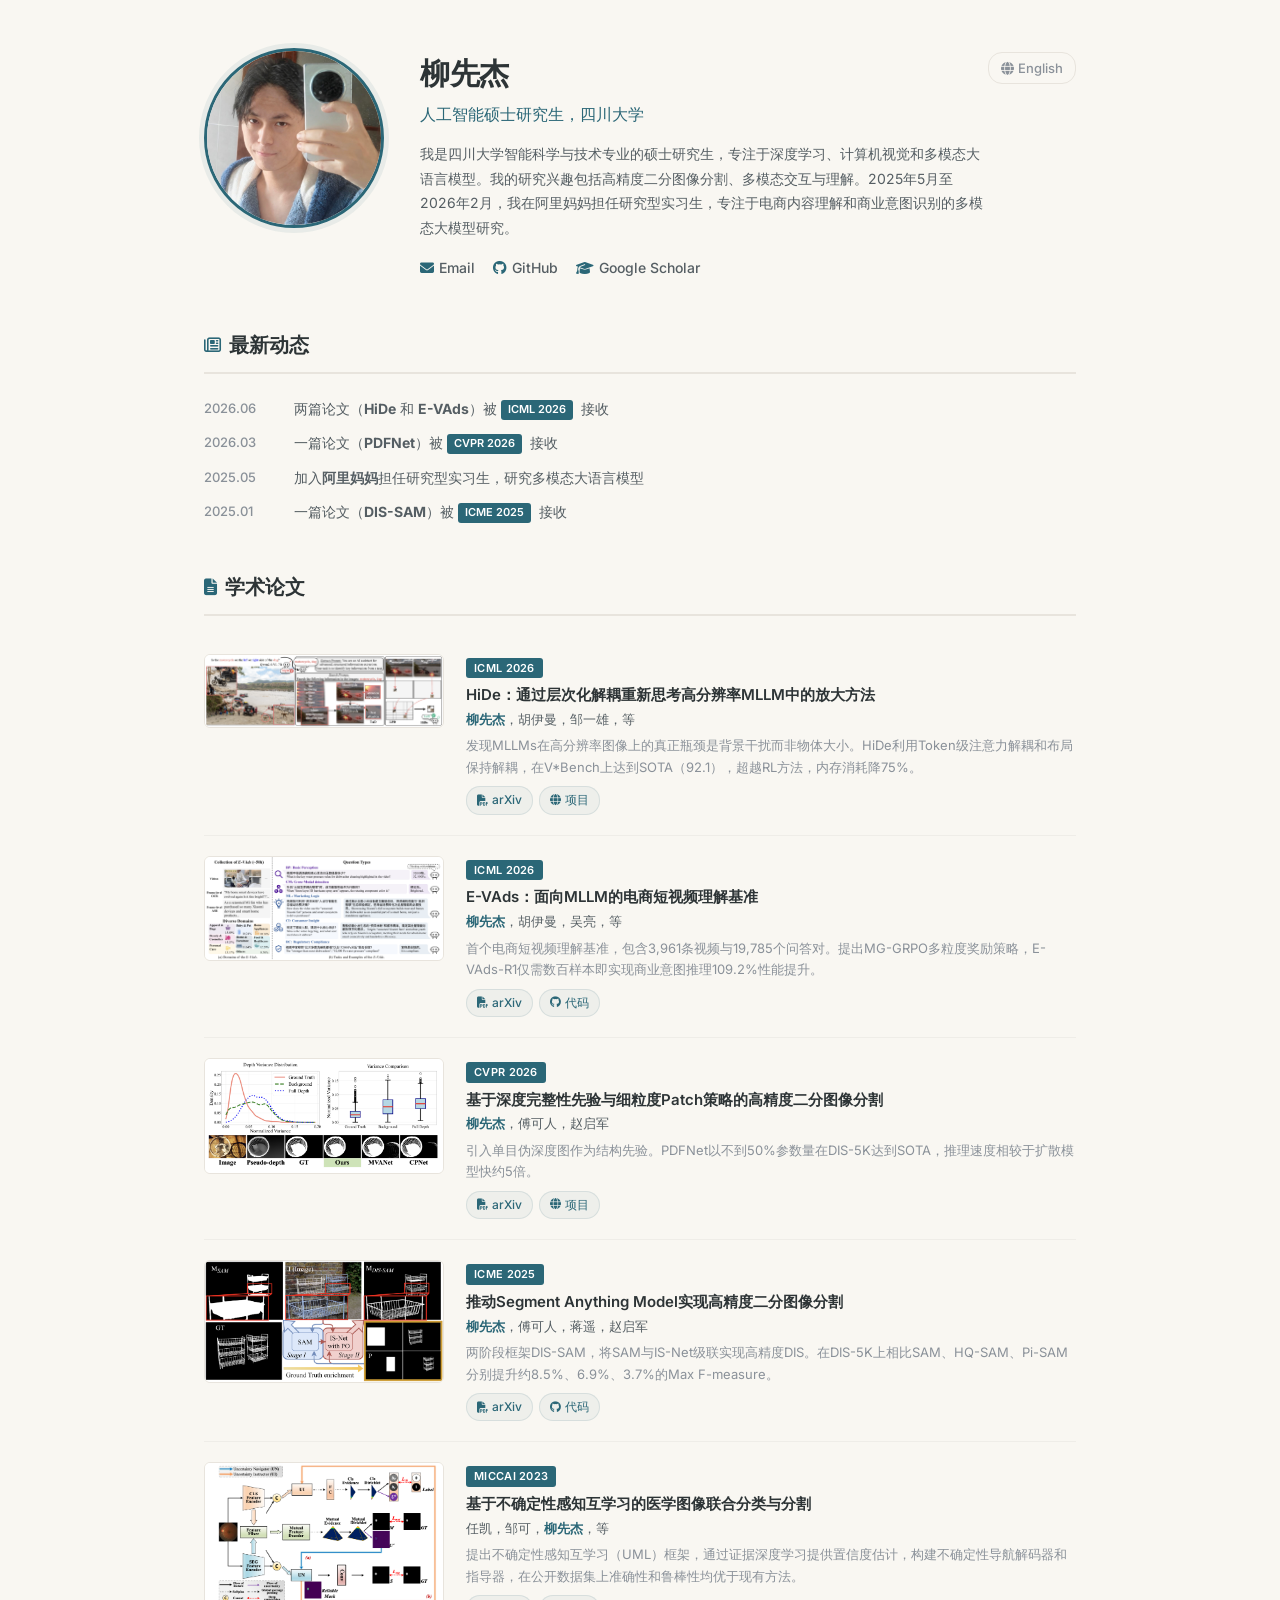
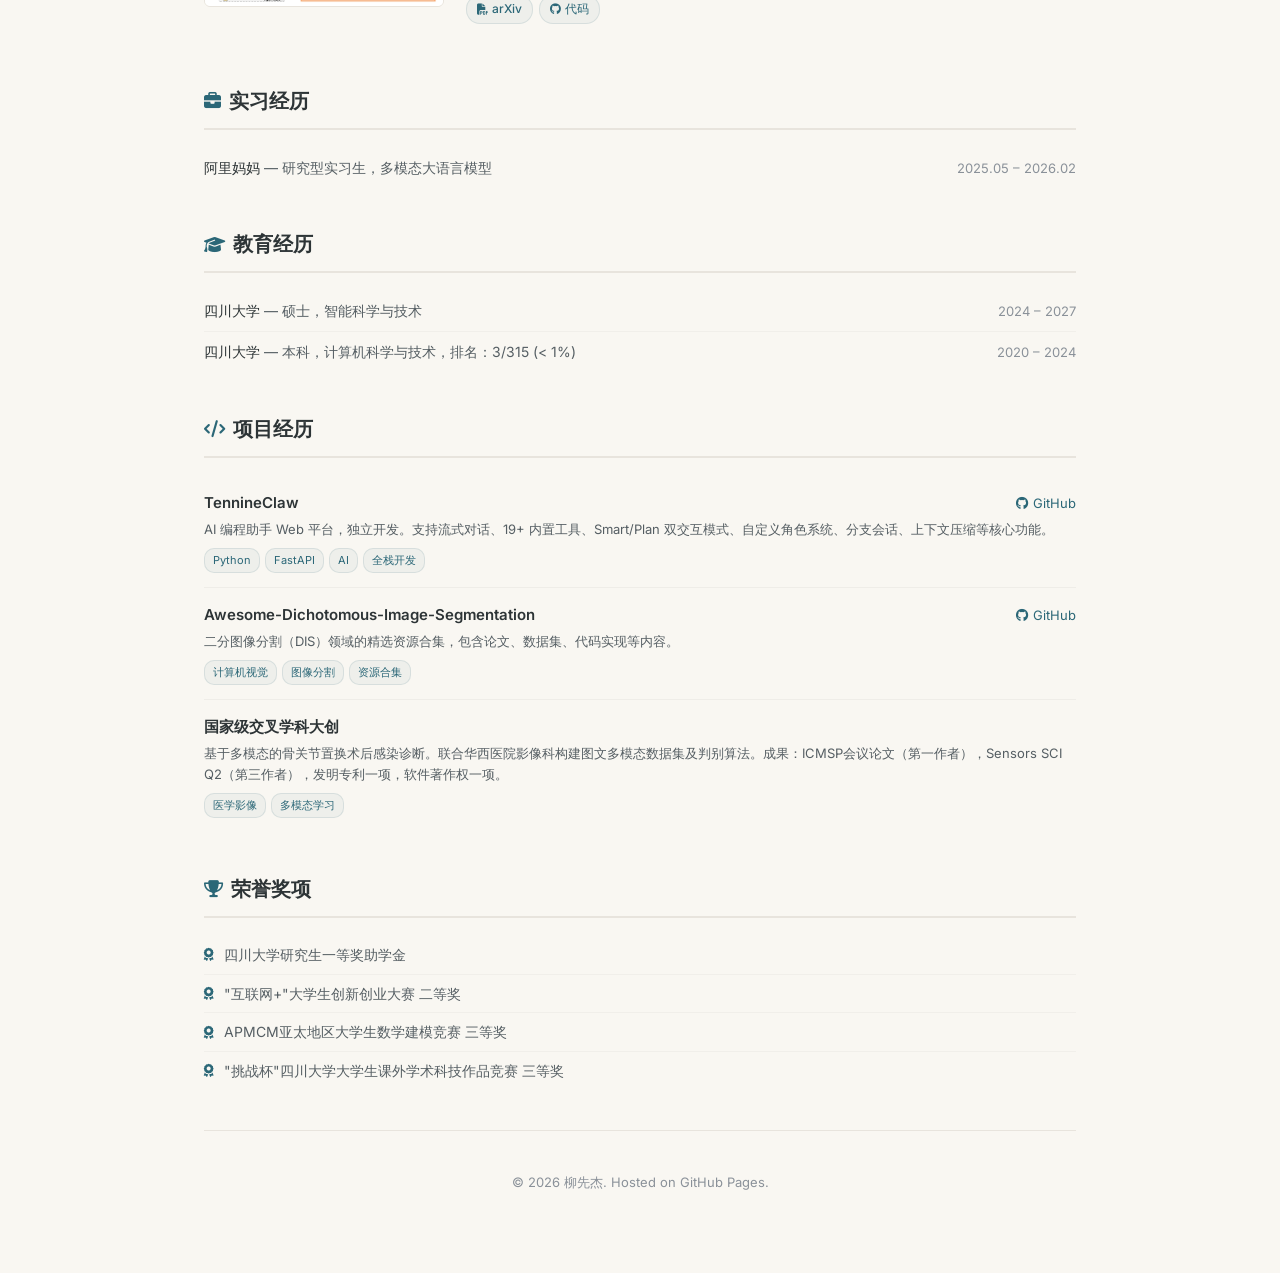
==== commit 731d69ae: "Add files via upload" ====
--- a/index_zh.html
+++ b/index_zh.html
@@ -18,7 +18,7 @@
 
         <!-- Bio -->
         <div class="bio">
-            <img src="05d421fe-8522-491f-8809-6c3c05e2db90.png" alt="柳先杰" class="bio-photo">
+            <img src="05d421fe-8522-491f-8809-6c3c05e2db90.png" alt="柳先杰" class="bio-photo" width="180" height="180">
             <div class="bio-info">
                 <h1 class="bio-name">柳先杰</h1>
                 <p class="bio-title">人工智能硕士研究生，四川大学</p>
--- a/style.css
+++ b/style.css
@@ -37,6 +37,8 @@
 a { color: var(--accent); text-decoration: none; transition: color var(--transition); }
 a:hover { color: var(--accent-lt); }
 
+img { max-width: 100%; height: auto; }
+
 /* ===== Page Container ===== */
 .page {
     max-width: var(--page-width);
@@ -55,6 +57,8 @@
 .bio-photo {
     width: 180px;
     height: 180px;
+    max-width: 180px;
+    max-height: 180px;
     border-radius: 50%;
     object-fit: cover;
     flex-shrink: 0;
@@ -215,7 +219,9 @@
 
 .pub-thumb {
     width: 240px;
+    max-width: 240px;
     flex-shrink: 0;
+    overflow: hidden;
 }
 
 .pub-thumb img {
@@ -487,24 +493,25 @@
     to { opacity: 1; transform: translateY(0); }
 }
 
+.bio {
+    animation: fadeUp 0.4s ease forwards;
+    animation-delay: 0.05s;
+    opacity: 0;
+}
+
 .section {
     animation: fadeUp 0.4s ease forwards;
     opacity: 0;
 }
 
-.section:nth-child(1) { animation-delay: 0.05s; }
-.section:nth-child(2) { animation-delay: 0.1s; }
-.section:nth-child(3) { animation-delay: 0.15s; }
-.section:nth-child(4) { animation-delay: 0.2s; }
-.section:nth-child(5) { animation-delay: 0.25s; }
-.section:nth-child(6) { animation-delay: 0.3s; }
-.section:nth-child(7) { animation-delay: 0.35s; }
-.section:nth-child(8) { animation-delay: 0.4s; }
-
-.bio {
-    animation: fadeUp 0.4s ease forwards;
-    opacity: 0;
-}
+.section:nth-of-type(1) { animation-delay: 0.1s; }
+.section:nth-of-type(2) { animation-delay: 0.15s; }
+.section:nth-of-type(3) { animation-delay: 0.2s; }
+.section:nth-of-type(4) { animation-delay: 0.25s; }
+.section:nth-of-type(5) { animation-delay: 0.3s; }
+.section:nth-of-type(6) { animation-delay: 0.35s; }
+.section:nth-of-type(7) { animation-delay: 0.4s; }
+.section:nth-of-type(8) { animation-delay: 0.45s; }
 
 /* ===== Scrollbar ===== */
 ::-webkit-scrollbar { width: 6px; }
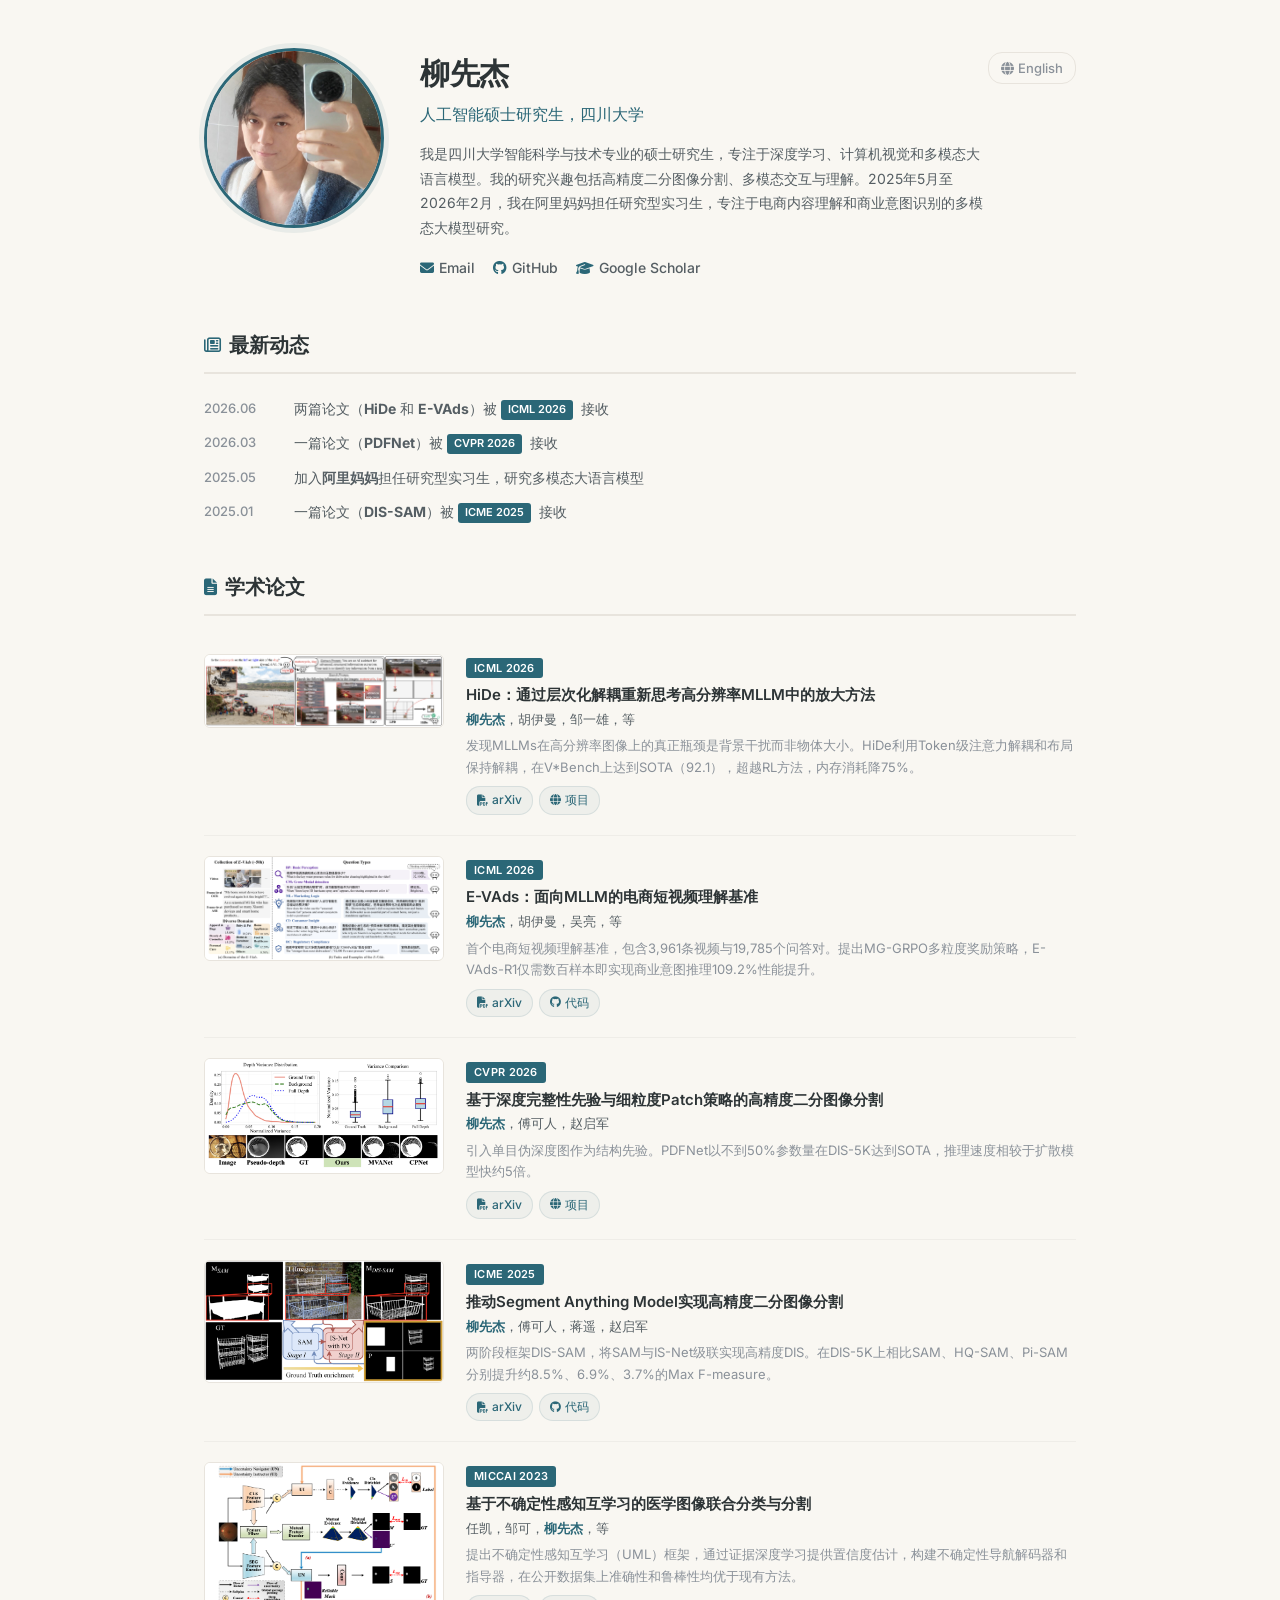
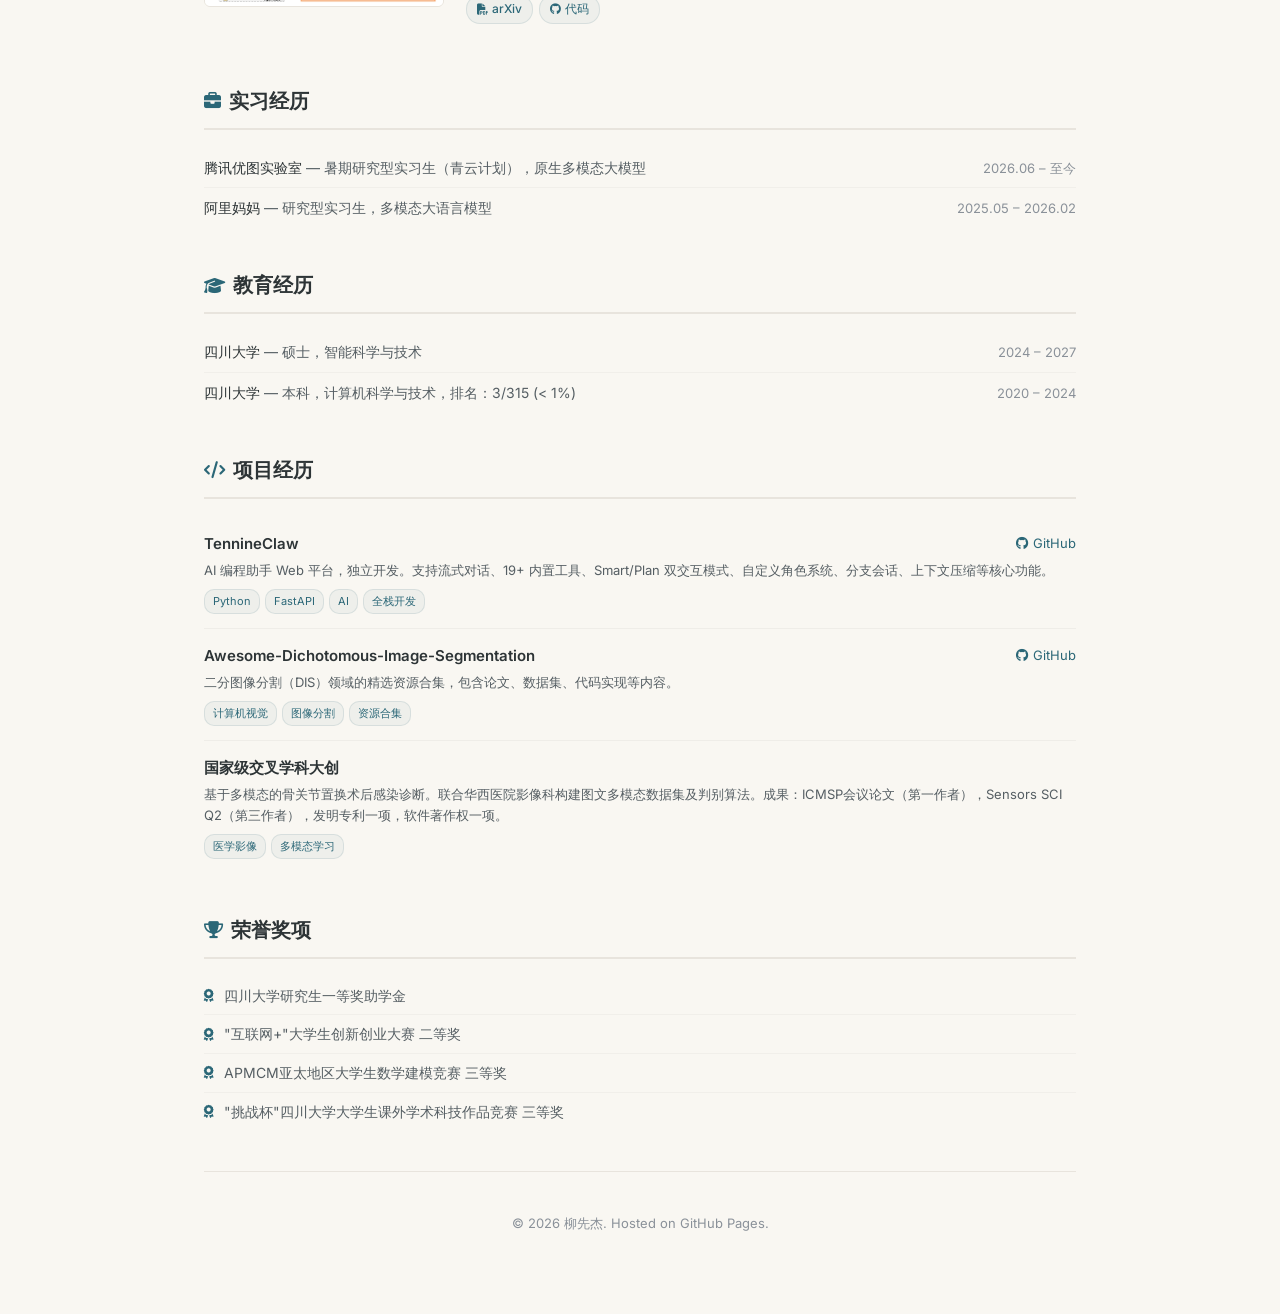
==== commit c32c0d96: "Add files via upload" ====
--- a/index_zh.html
+++ b/index_zh.html
@@ -148,6 +148,10 @@
         <div class="section">
             <h2 class="section-title"><i class="fas fa-briefcase"></i> 实习经历</h2>
             <div class="exp-item">
+                <div class="exp-role">腾讯优图实验室 <span>— 暑期研究型实习生（青云计划），原生多模态大模型</span></div>
+                <div class="exp-date">2026.06 – 至今</div>
+            </div>
+            <div class="exp-item">
                 <div class="exp-role">阿里妈妈 <span>— 研究型实习生，多模态大语言模型</span></div>
                 <div class="exp-date">2025.05 – 2026.02</div>
             </div>
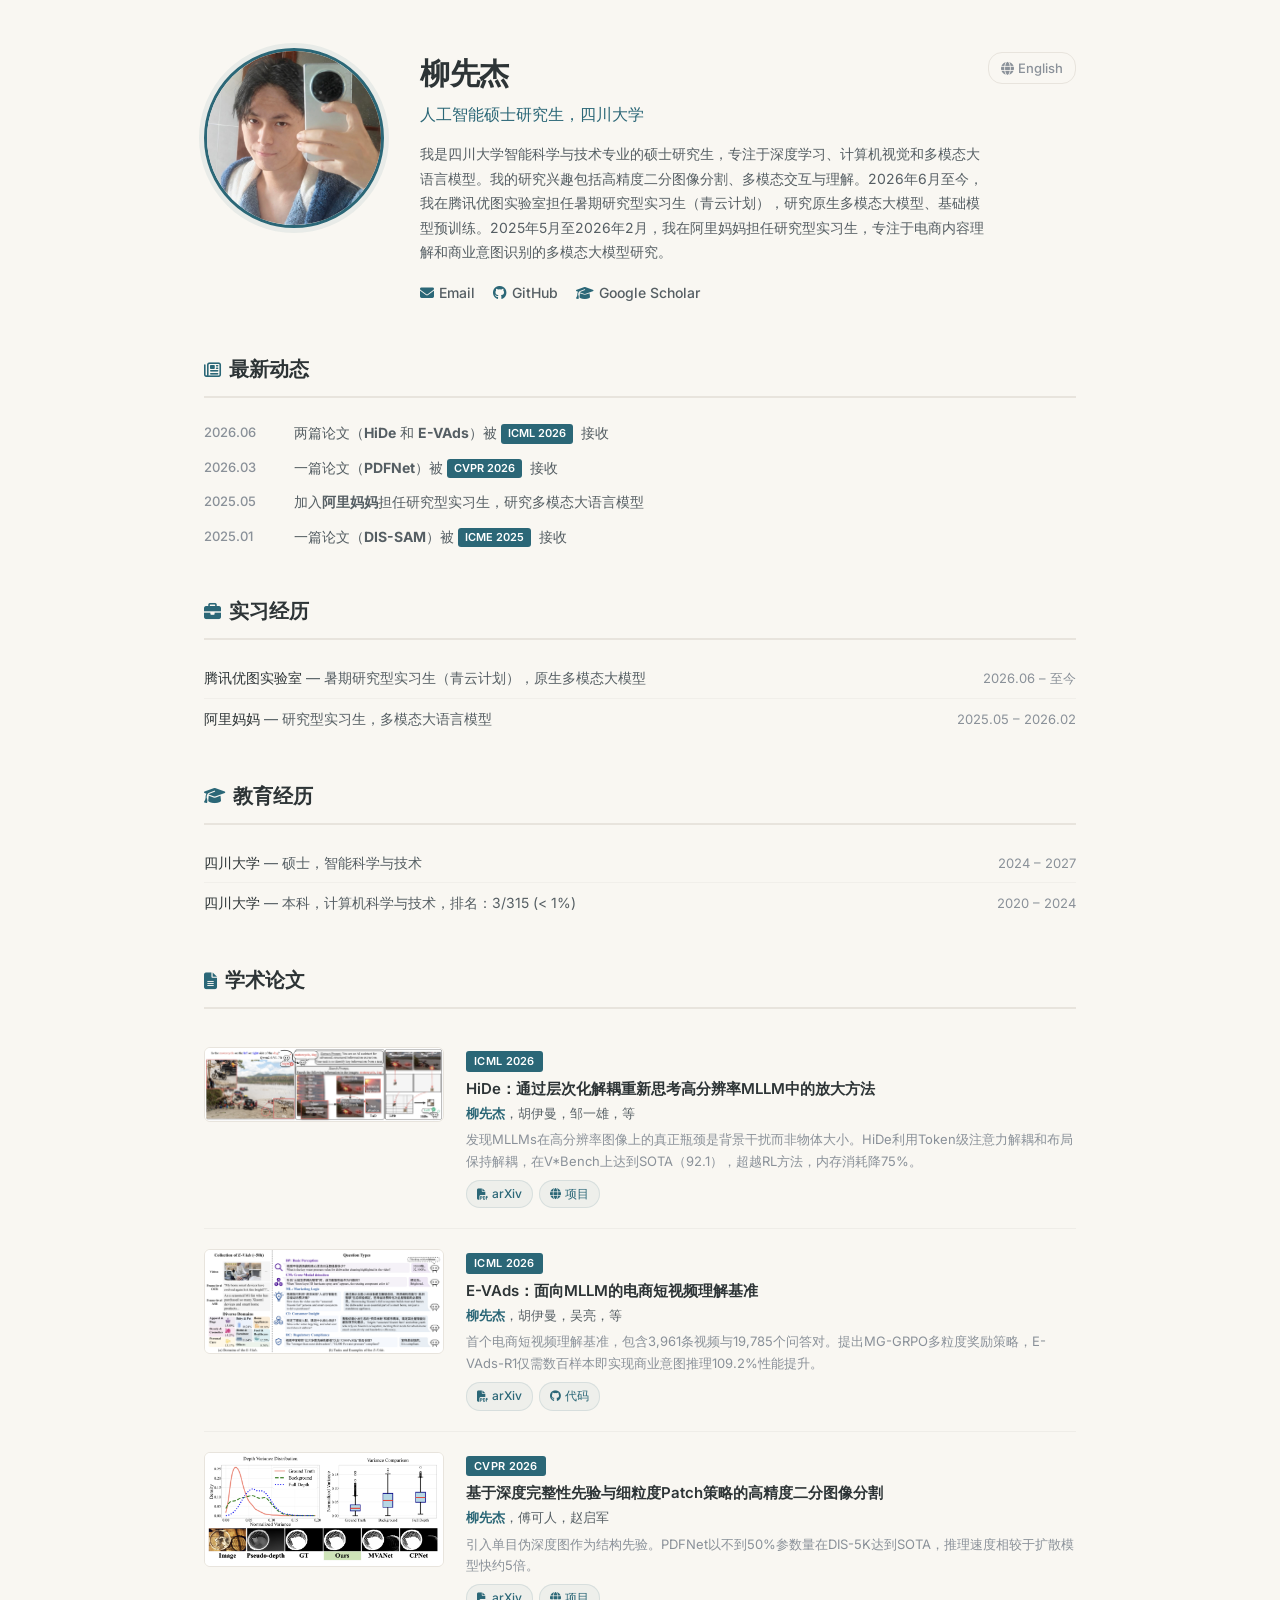
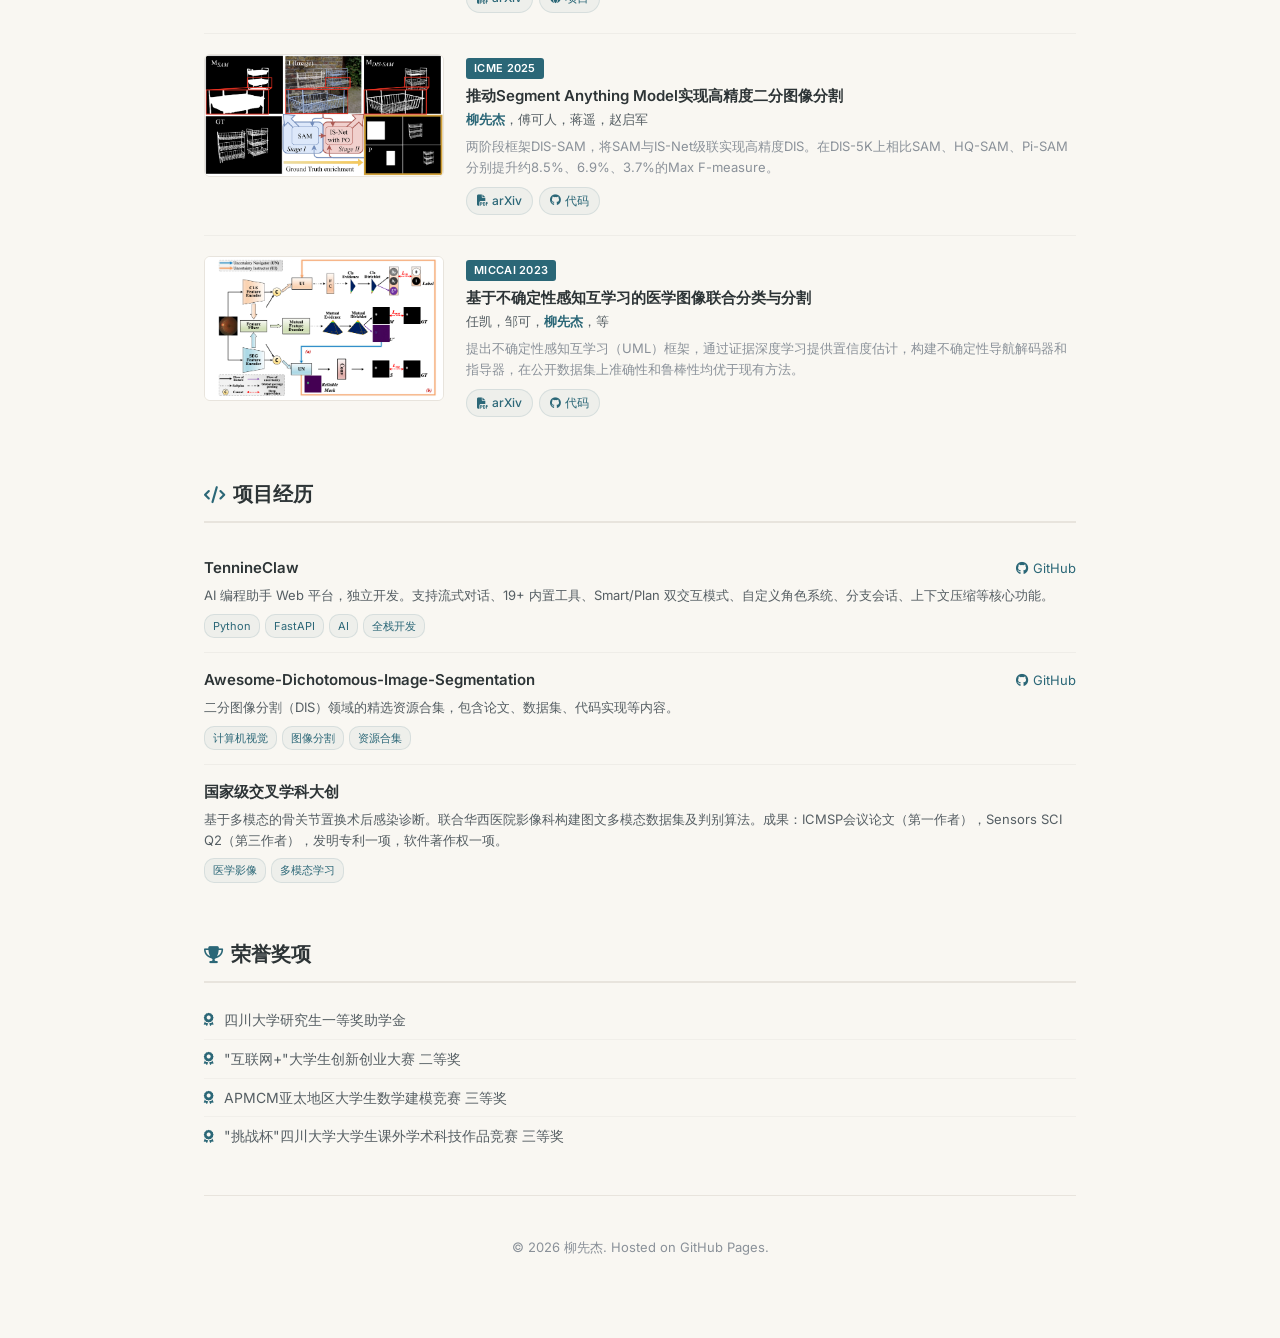
==== commit 4d361be3: "Add files via upload" ====
--- a/index_zh.html
+++ b/index_zh.html
@@ -23,7 +23,7 @@
                 <h1 class="bio-name">柳先杰</h1>
                 <p class="bio-title">人工智能硕士研究生，四川大学</p>
                 <p class="bio-desc">
-                    我是四川大学智能科学与技术专业的硕士研究生，专注于深度学习、计算机视觉和多模态大语言模型。我的研究兴趣包括高精度二分图像分割、多模态交互与理解。2025年5月至2026年2月，我在阿里妈妈担任研究型实习生，专注于电商内容理解和商业意图识别的多模态大模型研究。
+                    我是四川大学智能科学与技术专业的硕士研究生，专注于深度学习、计算机视觉和多模态大语言模型。我的研究兴趣包括高精度二分图像分割、多模态交互与理解。2026年6月至今，我在腾讯优图实验室担任暑期研究型实习生（青云计划），研究原生多模态大模型、基础模型预训练。2025年5月至2026年2月，我在阿里妈妈担任研究型实习生，专注于电商内容理解和商业意图识别的多模态大模型研究。
                 </p>
                 <div class="bio-links">
                     <a href="mailto:liuxianjie.scu@vip.163.com"><i class="fas fa-envelope"></i> Email</a>
@@ -56,6 +56,32 @@
             </ul>
         </div>
 
+        <!-- Experience -->
+        <div class="section">
+            <h2 class="section-title"><i class="fas fa-briefcase"></i> 实习经历</h2>
+            <div class="exp-item">
+                <div class="exp-role">腾讯优图实验室 <span>— 暑期研究型实习生（青云计划），原生多模态大模型</span></div>
+                <div class="exp-date">2026.06 – 至今</div>
+            </div>
+            <div class="exp-item">
+                <div class="exp-role">阿里妈妈 <span>— 研究型实习生，多模态大语言模型</span></div>
+                <div class="exp-date">2025.05 – 2026.02</div>
+            </div>
+        </div>
+
+        <!-- Education -->
+        <div class="section">
+            <h2 class="section-title"><i class="fas fa-graduation-cap"></i> 教育经历</h2>
+            <div class="edu-item">
+                <div class="edu-degree">四川大学 <span>— 硕士，智能科学与技术</span></div>
+                <div class="edu-date">2024 – 2027</div>
+            </div>
+            <div class="edu-item">
+                <div class="edu-degree">四川大学 <span>— 本科，计算机科学与技术，排名：3/315 (&lt; 1%)</span></div>
+                <div class="edu-date">2020 – 2024</div>
+            </div>
+        </div>
+
         <!-- Publications -->
         <div class="section">
             <h2 class="section-title"><i class="fas fa-file-alt"></i> 学术论文</h2>
@@ -141,32 +167,6 @@
                         <a href="https://github.com/KarryRen/UML" target="_blank"><i class="fab fa-github"></i> 代码</a>
                     </div>
                 </div>
-            </div>
-        </div>
-
-        <!-- Experience -->
-        <div class="section">
-            <h2 class="section-title"><i class="fas fa-briefcase"></i> 实习经历</h2>
-            <div class="exp-item">
-                <div class="exp-role">腾讯优图实验室 <span>— 暑期研究型实习生（青云计划），原生多模态大模型</span></div>
-                <div class="exp-date">2026.06 – 至今</div>
-            </div>
-            <div class="exp-item">
-                <div class="exp-role">阿里妈妈 <span>— 研究型实习生，多模态大语言模型</span></div>
-                <div class="exp-date">2025.05 – 2026.02</div>
-            </div>
-        </div>
-
-        <!-- Education -->
-        <div class="section">
-            <h2 class="section-title"><i class="fas fa-graduation-cap"></i> 教育经历</h2>
-            <div class="edu-item">
-                <div class="edu-degree">四川大学 <span>— 硕士，智能科学与技术</span></div>
-                <div class="edu-date">2024 – 2027</div>
-            </div>
-            <div class="edu-item">
-                <div class="edu-degree">四川大学 <span>— 本科，计算机科学与技术，排名：3/315 (&lt; 1%)</span></div>
-                <div class="edu-date">2020 – 2024</div>
             </div>
         </div>
 
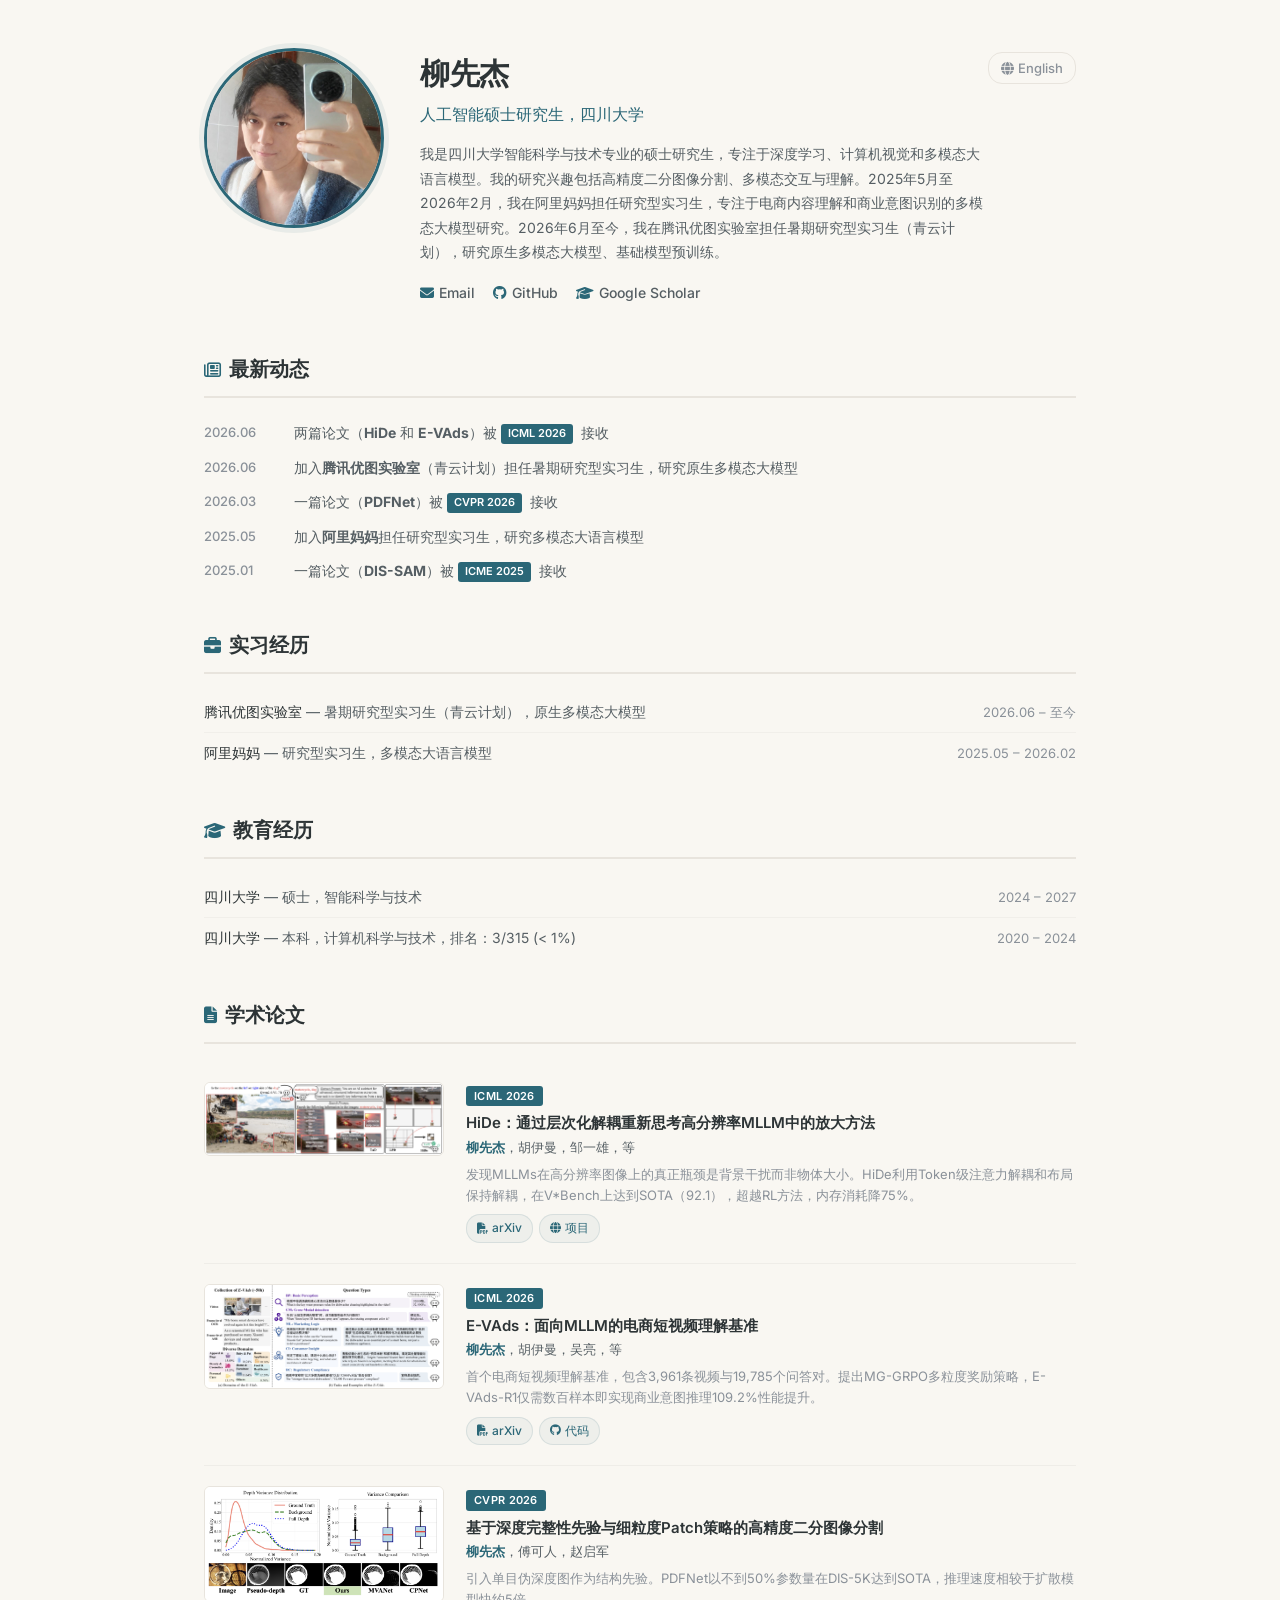
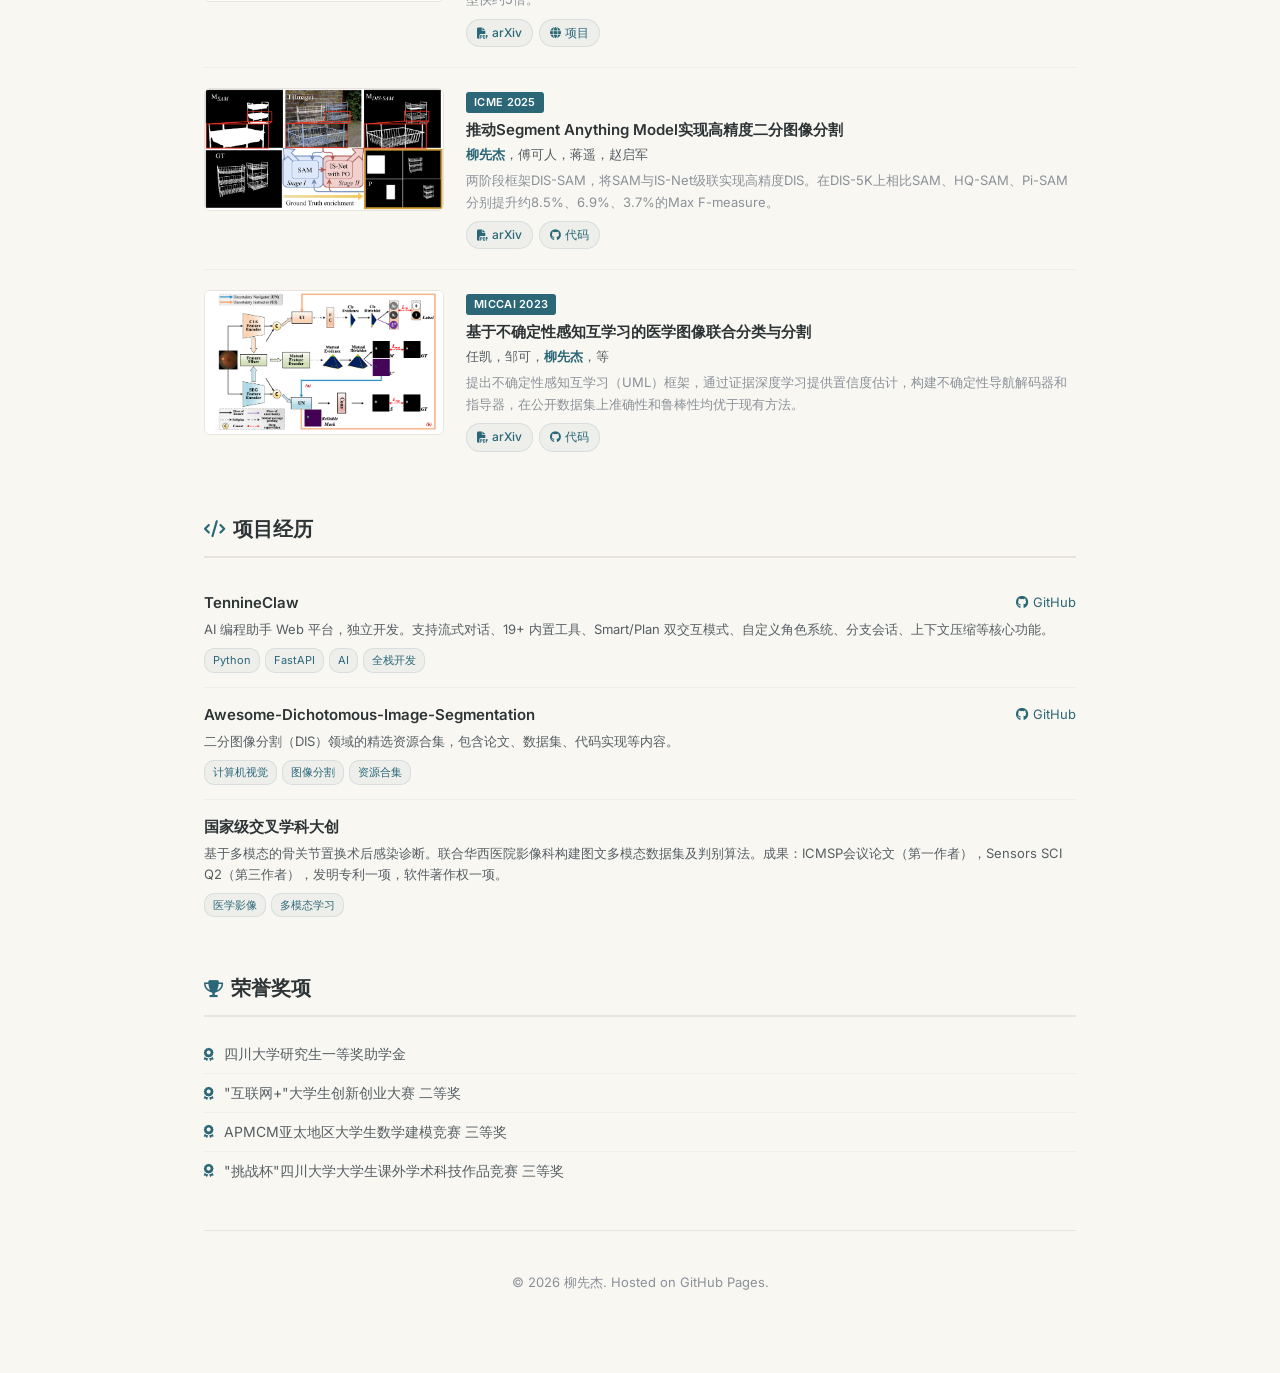
==== commit 2d24f440: "Add files via upload" ====
--- a/index_zh.html
+++ b/index_zh.html
@@ -23,7 +23,7 @@
                 <h1 class="bio-name">柳先杰</h1>
                 <p class="bio-title">人工智能硕士研究生，四川大学</p>
                 <p class="bio-desc">
-                    我是四川大学智能科学与技术专业的硕士研究生，专注于深度学习、计算机视觉和多模态大语言模型。我的研究兴趣包括高精度二分图像分割、多模态交互与理解。2026年6月至今，我在腾讯优图实验室担任暑期研究型实习生（青云计划），研究原生多模态大模型、基础模型预训练。2025年5月至2026年2月，我在阿里妈妈担任研究型实习生，专注于电商内容理解和商业意图识别的多模态大模型研究。
+                    我是四川大学智能科学与技术专业的硕士研究生，专注于深度学习、计算机视觉和多模态大语言模型。我的研究兴趣包括高精度二分图像分割、多模态交互与理解。2025年5月至2026年2月，我在阿里妈妈担任研究型实习生，专注于电商内容理解和商业意图识别的多模态大模型研究。2026年6月至今，我在腾讯优图实验室担任暑期研究型实习生（青云计划），研究原生多模态大模型、基础模型预训练。
                 </p>
                 <div class="bio-links">
                     <a href="mailto:liuxianjie.scu@vip.163.com"><i class="fas fa-envelope"></i> Email</a>
@@ -40,6 +40,10 @@
                 <li>
                     <span class="news-date">2026.06</span>
                     <span>两篇论文（<strong>HiDe</strong> 和 <strong>E-VAds</strong>）被 <span class="news-badge">ICML 2026</span> 接收</span>
+                </li>
+                <li>
+                    <span class="news-date">2026.06</span>
+                    <span>加入<strong>腾讯优图实验室</strong>（青云计划）担任暑期研究型实习生，研究原生多模态大模型</span>
                 </li>
                 <li>
                     <span class="news-date">2026.03</span>
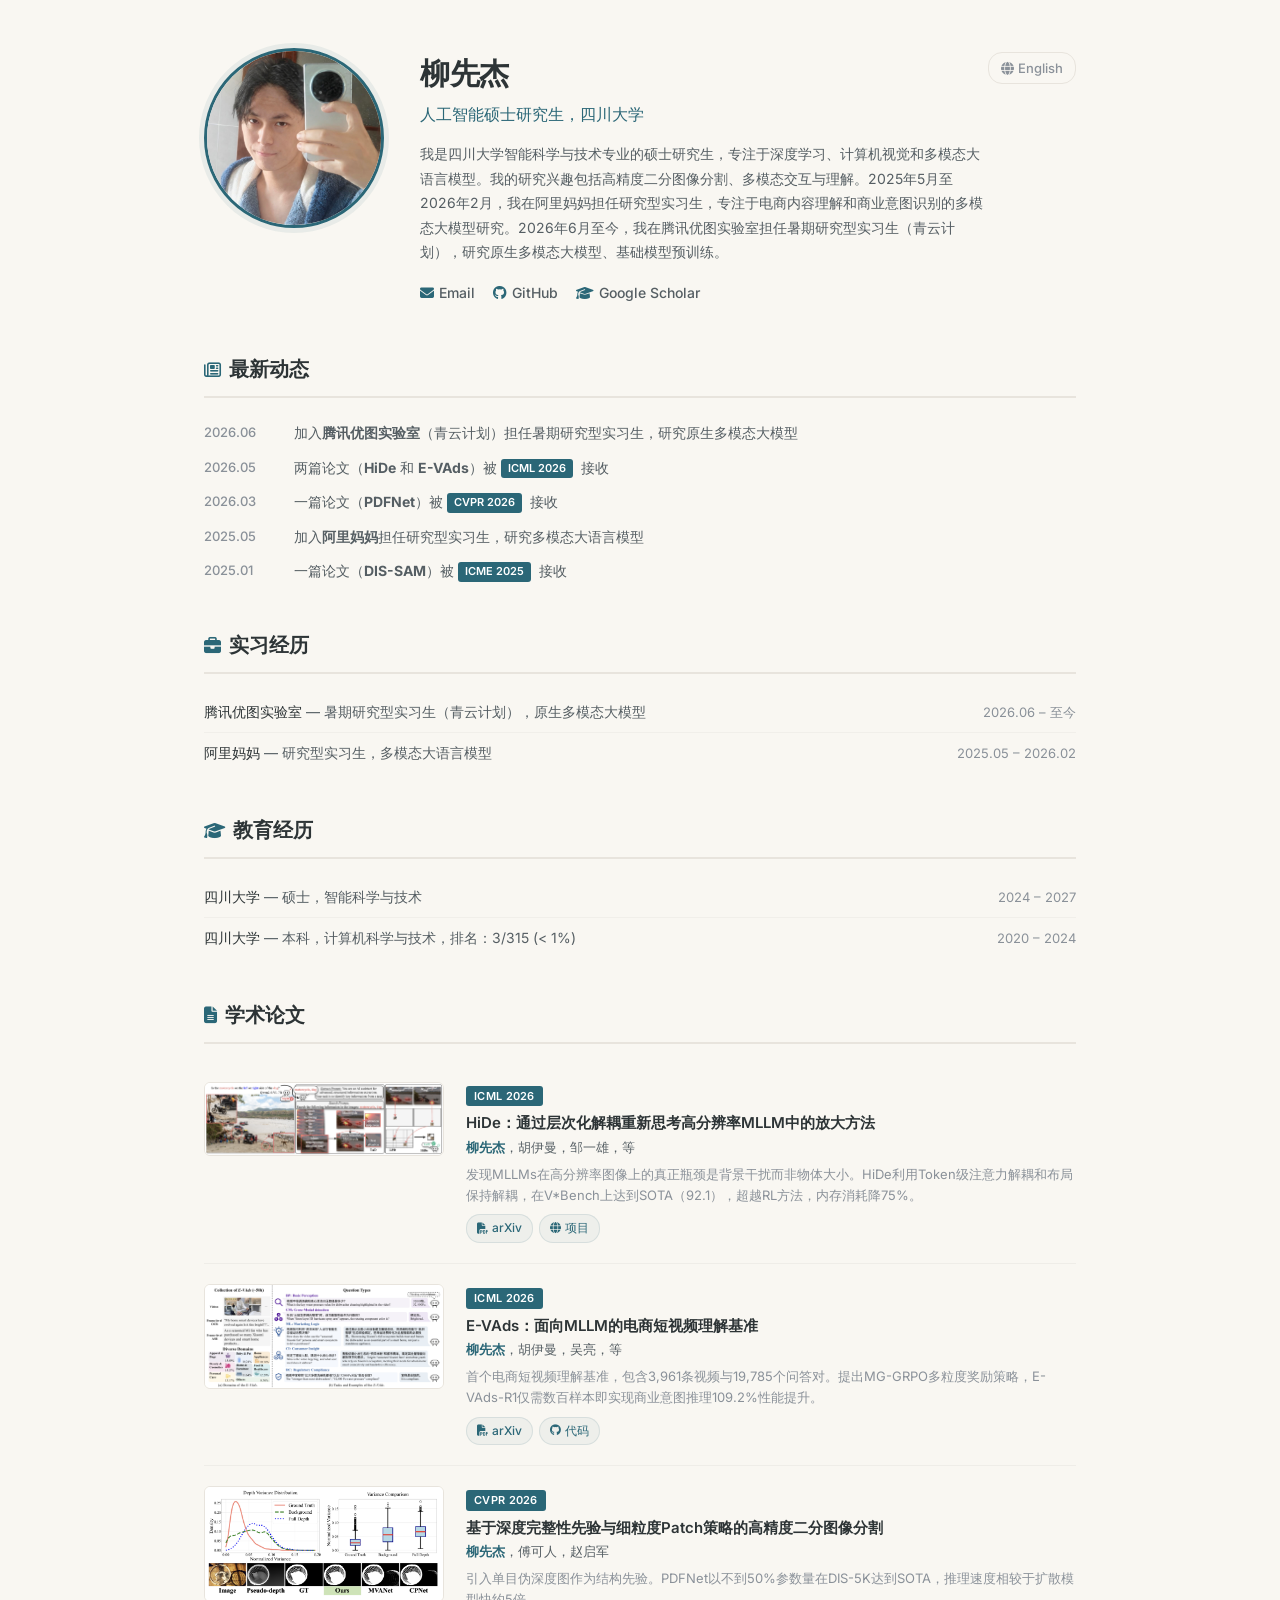
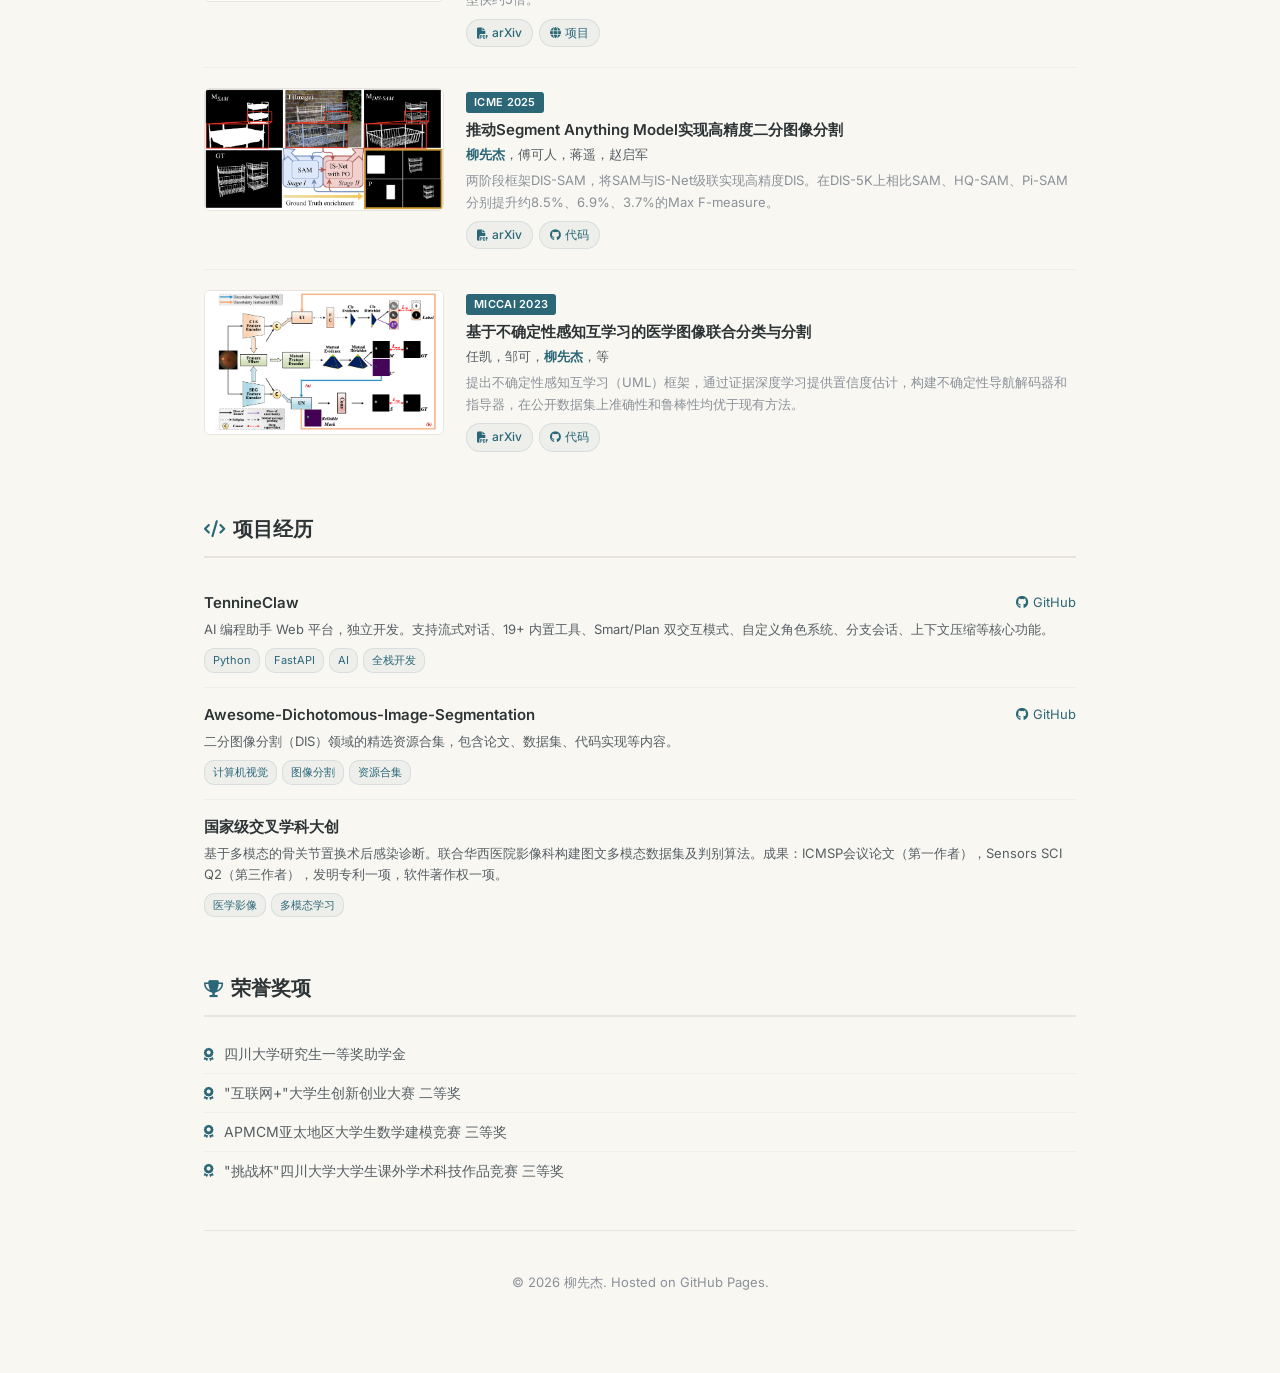
==== commit d7679fbc: "Add files via upload" ====
--- a/index_zh.html
+++ b/index_zh.html
@@ -39,11 +39,11 @@
             <ul class="news-list">
                 <li>
                     <span class="news-date">2026.06</span>
+                    <span>加入<strong>腾讯优图实验室</strong>（青云计划）担任暑期研究型实习生，研究原生多模态大模型</span>
+                </li>
+                <li>
+                    <span class="news-date">2026.05</span>
                     <span>两篇论文（<strong>HiDe</strong> 和 <strong>E-VAds</strong>）被 <span class="news-badge">ICML 2026</span> 接收</span>
-                </li>
-                <li>
-                    <span class="news-date">2026.06</span>
-                    <span>加入<strong>腾讯优图实验室</strong>（青云计划）担任暑期研究型实习生，研究原生多模态大模型</span>
                 </li>
                 <li>
                     <span class="news-date">2026.03</span>
